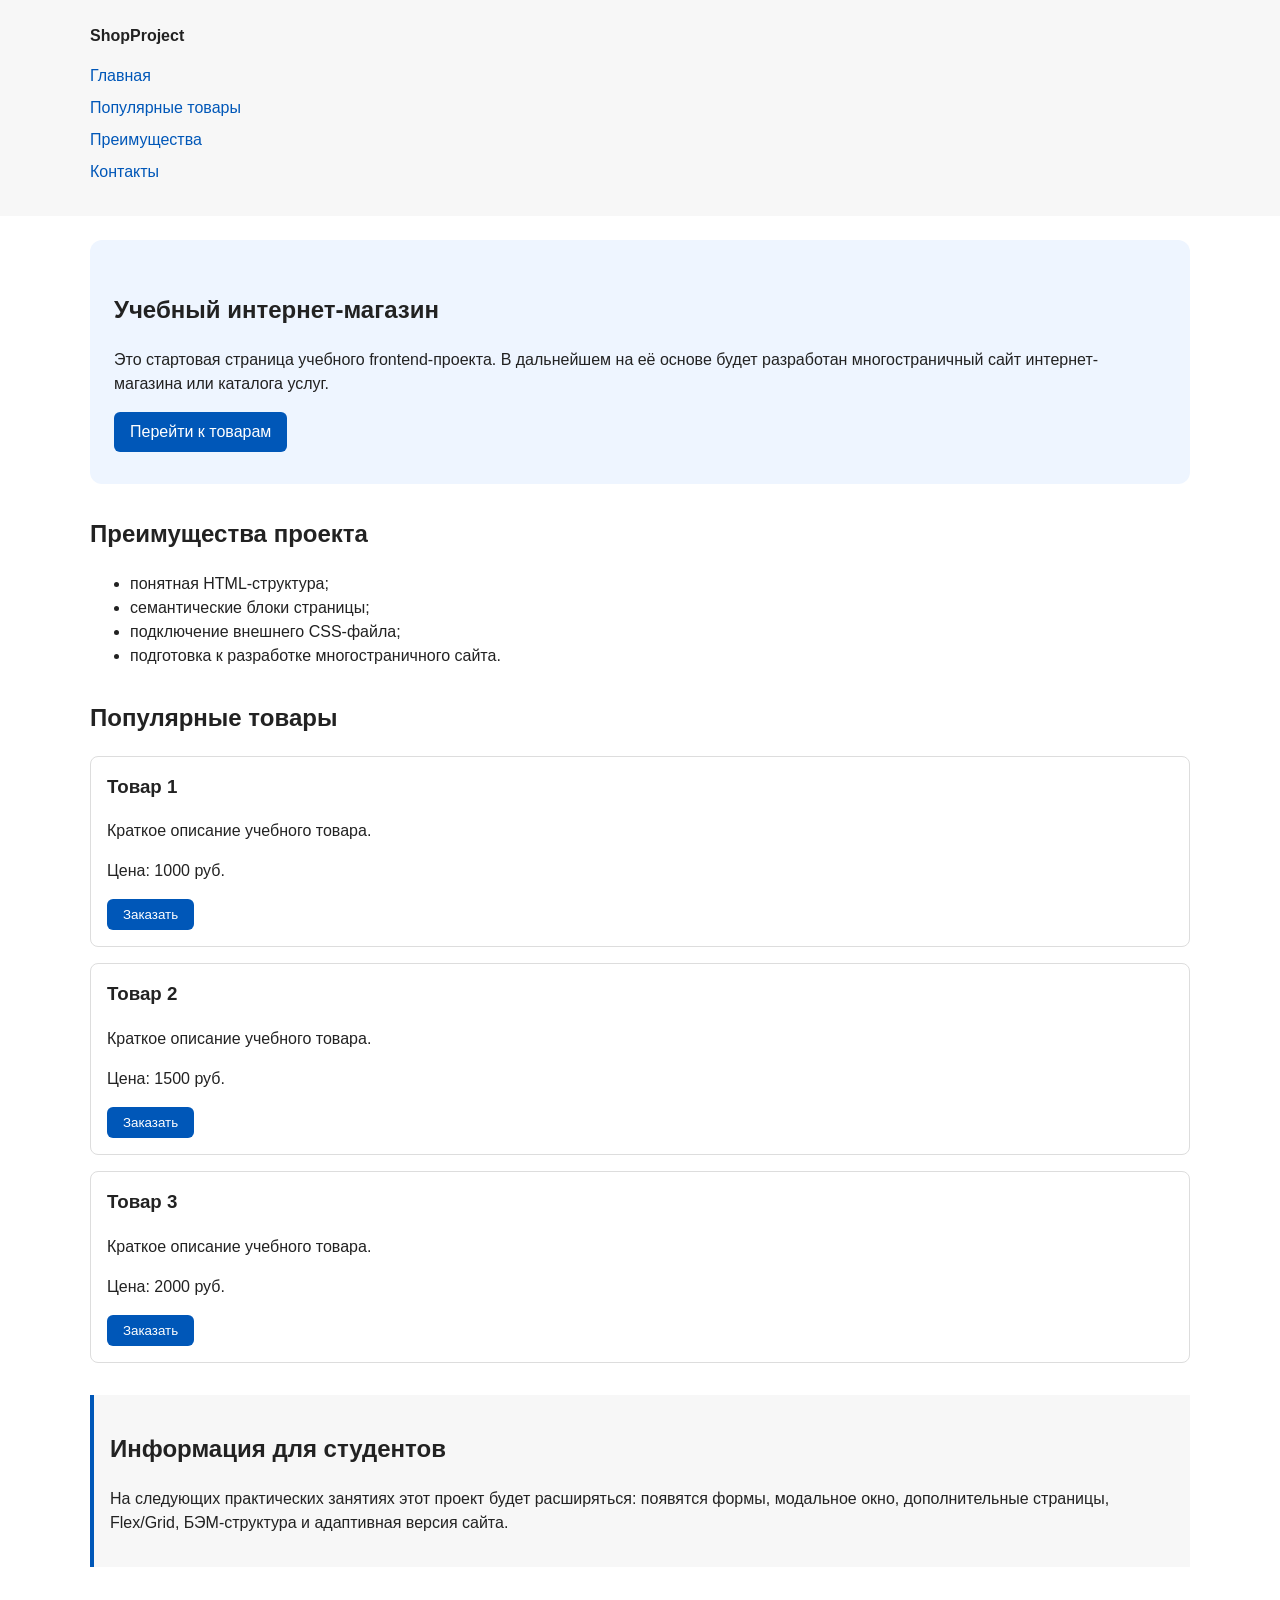
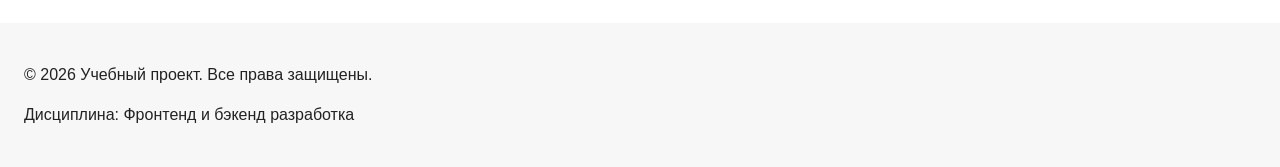
==== index.html @ 0257b234 "," ====
<!DOCTYPE html>
<html lang="ru">
<head>
  <meta charset="UTF-8">
  <meta name="viewport" content="width=device-width, initial-scale=1.0">
  <title>Учебный интернет-магазин</title>
  <link rel="stylesheet" href="css/style.css">
  <script src="js/main.js" defer></script>
</head>
<body>
  <header>
    <div class="site-header">
      <a class="site-logo" href="index.html">ShopProject</a>
      <nav class="site-nav" aria-label="Основная навигация">
        <ul class="site-nav__list">
          <li><a href="index.html">Главная</a></li>
          <li><a href="#popular">Популярные товары</a></li>
          <li><a href="#advantages">Преимущества</a></li>
          <li><a href="#contacts">Контакты</a></li>
        </ul>
      </nav>
    </div>
  </header>
  <main>
    <section class="hero">
      <h1>Учебный интернет-магазин</h1>
      <p>
        Это стартовая страница учебного frontend-проекта.
        В дальнейшем на её основе будет разработан многостраничный сайт
        интернет-магазина или каталога услуг.
      </p>
      <a class="button" href="#popular">Перейти к товарам</a>
    </section>
    <section class="section" id="advantages">
      <h2>Преимущества проекта</h2>
      <ul class="advantages-list">
        <li>понятная HTML-структура;</li>
        <li>семантические блоки страницы;</li>
        <li>подключение внешнего CSS-файла;</li>
        <li>подготовка к разработке многостраничного сайта.</li>
      </ul>
    </section>
    <section class="section" id="popular">
      <h2>Популярные товары</h2>
      <article class="product-card">
        <h3>Товар 1</h3>
        <p>Краткое описание учебного товара.</p>
        <p>Цена: 1000 руб.</p>
        <button class="button product-card__button" type="button" data-product="Товар 1">
          Заказать
        </button>
      </article>
      <article class="product-card">
        <h3>Товар 2</h3>
        <p>Краткое описание учебного товара.</p>
        <p>Цена: 1500 руб.</p>
        <button class="button product-card__button" type="button" data-product="Товар 2">
          Заказать
        </button>
      </article>
      <article class="product-card">
        <h3>Товар 3</h3>
        <p>Краткое описание учебного товара.</p>
        <p>Цена: 2000 руб.</p>
        <button class="button product-card__button" type="button" data-product="Товар 3">
          Заказать
        </button>
      </article>
    </section>
    <aside class="aside-info">
      <h2>Информация для студентов</h2>
      <p>
        На следующих практических занятиях этот проект будет расширяться:
        появятся формы, модальное окно, дополнительные страницы, Flex/Grid,
        БЭМ-структура и адаптивная версия сайта.
      </p>
    </aside>
  </main>
  <footer id="contacts">
    <p>&copy; 2026 Учебный проект. Все права защищены.</p>
    <p>Дисциплина: Фронтенд и бэкенд разработка</p>
  </footer>
  <dialog class="order-dialog" id="order-dialog" aria-labelledby="order-dialog-title">
    <h2 id="order-dialog-title">Оформление заявки</h2>
    <form class="order-form" id="order-form" action="#" method="post" novalidate>
      <input id="selected-product" name="selected-product" type="hidden">
      <div class="form-field">
        <label for="order-name">Имя</label>
        <input
          id="order-name"
          name="name"
          type="text"
          placeholder="Введите ваше имя"
          minlength="2"
          autocomplete="given-name"
          required
        >
      </div>
      <div class="form-field">
        <label for="order-email">E-mail</label>
        <input
          id="order-email"
          name="email"
          type="email"
          placeholder="example@mail.ru"
          autocomplete="email"
          required
        >
      </div>
      <div class="form-field">
        <label for="order-phone">Телефон</label>
        <input
          id="order-phone"
          name="phone"
          type="tel"
          inputmode="tel"
          placeholder="+7 (900) 000-00-00"
          pattern="^\+7 \(\d{3}\) \d{3}-\d{2}-\d{2}$"
          required
        >
        <small>Формат: +7 (900) 000-00-00</small>
      </div>
      <div class="form-field">
        <label for="order-date">Дата связи</label>
        <input
          id="order-date"
          name="date"
          type="date"
        >
      </div>
      <div class="form-field">
        <label for="order-topic">Тема заявки</label>
        <select id="order-topic" name="topic" required>
          <option value="">Выберите тему</option>
          <option value="product">Заказ товара</option>
          <option value="consultation">Консультация</option>
          <option value="delivery">Доставка</option>
        </select>
      </div>
      <div class="form-field">
        <label for="order-comment">Комментарий</label>
        <textarea
          id="order-comment"
          name="comment"
          rows="4"
          placeholder="Укажите дополнительную информацию"
        ></textarea>
      </div>
      <div class="form-field form-field--checkbox">
        <label>
          <input
            id="order-agreement"
            name="agreement"
            type="checkbox"
            required
          >
          Я согласен на обработку данных
        </label>
      </div>
      <div class="form-actions">
        <button type="button" id="close-order-dialog">Закрыть</button>
        <button type="submit">Отправить заявку</button>
      </div>
    </form>
  </dialog>
  <p class="success-message" id="success-message" hidden>
    Форма успешно отправлена!
  </p>
</body>
</html>
---- css/style.css ----
/* ===============================
   1. Переменные проекта
   =============================== */
:root {
  /* Основные цвета проекта */
  --color-bg: #ffffff;
  --color-text: #222222;
  --color-muted: #666666;
  --color-primary: #0057b8;
  --color-primary-dark: #003f86;
  --color-border: #dddddd;
  --color-surface: #f7f7f7;
  --color-surface-accent: #eef5ff;
  --color-danger: #b00020;
  --color-success: #168a2f;
  --color-success-bg: #eefaf0;
  --color-white: #ffffff;
  /* Отступы */
  --space-xs: 4px;
  --space-sm: 8px;
  --space-md: 16px;
  --space-lg: 24px;
  --space-xl: 32px;
  /* Скругления */
  --radius-sm: 6px;
  --radius-md: 8px;
  --radius-lg: 12px;
  /* Размеры */
  --container-width: 1100px;
}

/* ===============================
   2. Базовые стили
   =============================== */
* {
  box-sizing: border-box;
}
body {
  margin: 0;
  font-family: Arial, sans-serif;
  line-height: 1.5;
  color: var(--color-text);
  background-color: var(--color-bg);
}
header,
main,
footer {
  padding: var(--space-lg);
}
header {
  background-color: var(--color-surface);
}
footer {
  background-color: var(--color-surface);
}

/* ===============================
   3. Общие элементы интерфейса
   =============================== */
a {
  color: var(--color-primary);
  text-decoration: none;
}
a:hover {
  color: var(--color-primary-dark);
}
a:focus-visible {
  outline: 2px solid var(--color-primary);
  outline-offset: 3px;
}
.site-header {
  max-width: var(--container-width);
  margin: 0 auto;
}
.site-logo {
  font-weight: bold;
  text-decoration: none;
  color: var(--color-text);
}
.site-nav__list {
  padding: 0;
  margin: var(--space-md) 0 0;
  list-style: none;
}
.site-nav__list li {
  margin-bottom: var(--space-sm);
}
.site-nav__list a {
  color: var(--color-primary);
}
.site-nav__list a:hover {
  color: var(--color-primary-dark);
  text-decoration: underline;
}

/* ===============================
   4. Компоненты страницы
   =============================== */
.hero {
  max-width: var(--container-width);
  margin: 0 auto var(--space-xl);
  padding: var(--space-xl) var(--space-lg);
  background-color: var(--color-surface-accent);
  border-radius: var(--radius-lg);
}
.section {
  max-width: var(--container-width);
  margin: 0 auto var(--space-xl);
}
.section h2 {
  margin-top: 0;
}
.product-card {
  margin-bottom: var(--space-md);
  padding: var(--space-md);
  border: 1px solid var(--color-border);
  border-radius: var(--radius-md);
  background-color: var(--color-bg);
}
.product-card:hover {
  border-color: var(--color-primary);
}
.product-card h3 {
  margin-top: 0;
}
.button {
  display: inline-block;
  padding: var(--space-sm) var(--space-md);
  color: var(--color-white);
  background-color: var(--color-primary);
  text-decoration: none;
  border: none;
  border-radius: var(--radius-sm);
  cursor: pointer;
}
.button:hover {
  background-color: var(--color-primary-dark);
}
.button:focus-visible {
  outline: 2px solid var(--color-primary);
  outline-offset: 3px;
}
.button:disabled {
  opacity: 0.6;
  cursor: not-allowed;
}
.aside-info {
  max-width: var(--container-width);
  margin: 0 auto var(--space-xl);
  padding: var(--space-md);
  border-left: 4px solid var(--color-primary);
  background-color: var(--color-surface);
}

/* ===============================
   5. Форма и модальное окно
   =============================== */
.order-dialog {
  width: min(100% - 32px, 560px);
  padding: var(--space-lg);
  border: none;
  border-radius: var(--radius-lg);
}
.order-dialog::backdrop {
  background-color: rgba(0, 0, 0, 0.5);
}
.form-field {
  margin-bottom: var(--space-md);
}
.form-field label {
  display: block;
  margin-bottom: var(--space-xs);
}
.form-field input,
.form-field select,
.form-field textarea {
  width: 100%;
  padding: 10px 12px;
  border: 1px solid var(--color-border);
  border-radius: var(--radius-sm);
  font: inherit;
}
.form-field input[type="checkbox"] {
  width: auto;
}
.form-field small {
  display: block;
  margin-top: var(--space-xs);
  color: var(--color-muted);
}
.form-field input:hover,
.form-field select:hover,
.form-field textarea:hover {
  border-color: var(--color-primary);
}
.form-field input:focus-visible,
.form-field select:focus-visible,
.form-field textarea:focus-visible,
.form-actions button:focus-visible {
  outline: 2px solid var(--color-primary);
  outline-offset: 3px;
}
[aria-invalid="true"] {
  border-color: var(--color-danger);
}
.form-actions {
  display: flex;
  gap: 12px;
  margin-top: var(--space-lg);
}
.success-message {
  max-width: var(--container-width);
  margin: var(--space-lg) auto;
  padding: var(--space-md);
  border-left: 4px solid var(--color-success);
  background-color: var(--color-success-bg);
}
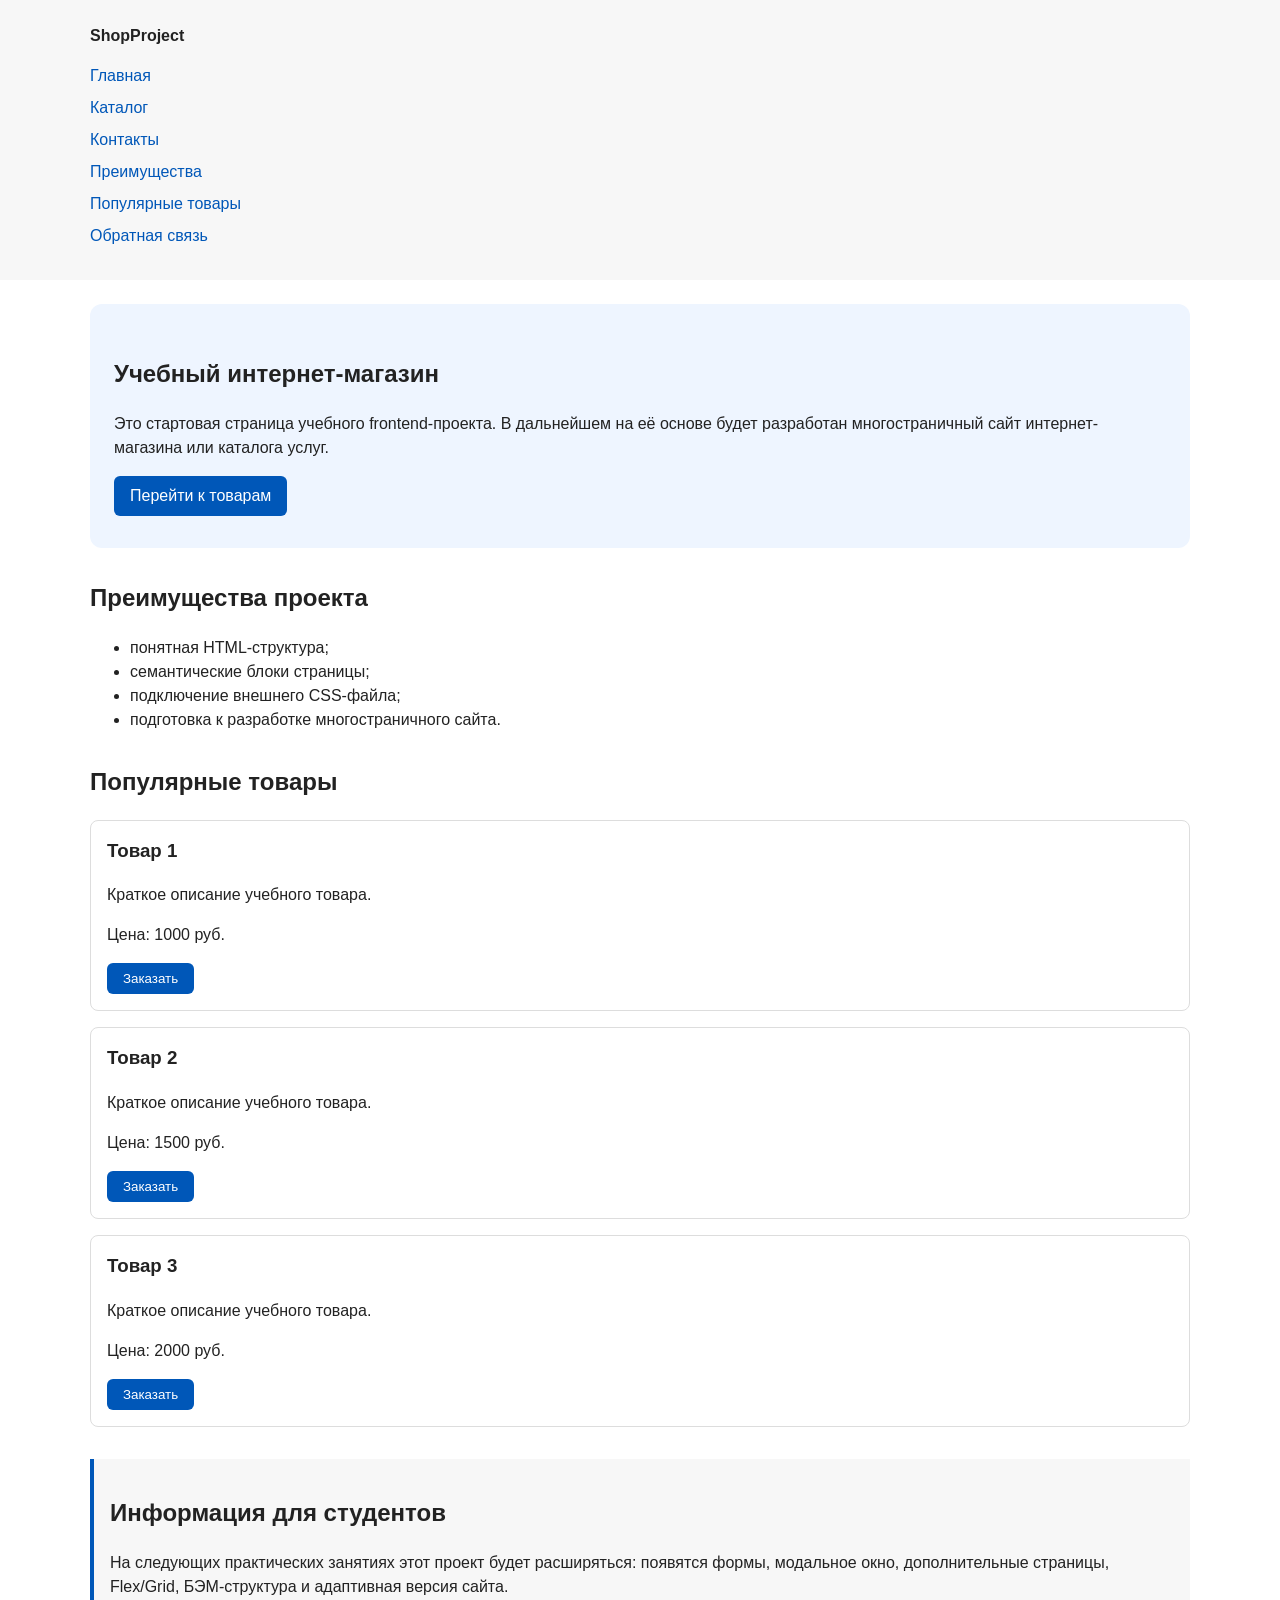
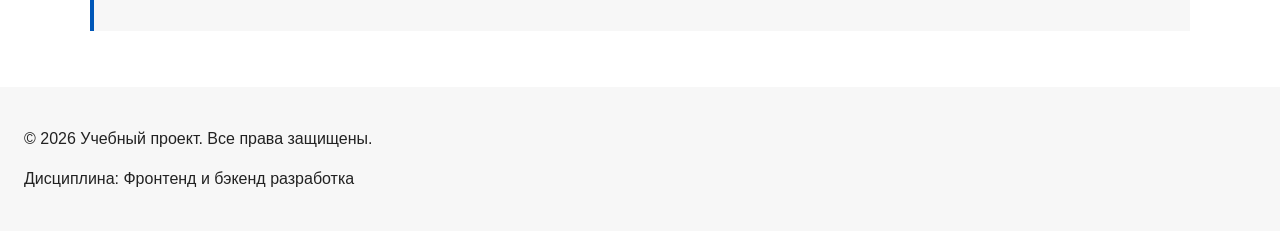
==== commit 1b4f7528: "feat: add multi-page structure navigation and anchors" ====
--- a/index.html
+++ b/index.html
@@ -1,6 +1,12 @@
 <!DOCTYPE html>
 <html lang="ru">
 <head>
+  <meta property="og:type" content="website">
+  <meta property="og:title" content="Учебный интернет-магазин">
+  <meta property="og:description" content="Учебный frontend-проект интернет-магазина.">
+  <meta property="og:image" content="https://SpitzV2.github.io/kr1-html-css-shop/images/preview.jpg">
+
+
   <meta charset="UTF-8">
   <meta name="viewport" content="width=device-width, initial-scale=1.0">
   <title>Учебный интернет-магазин</title>
@@ -14,9 +20,11 @@
       <nav class="site-nav" aria-label="Основная навигация">
         <ul class="site-nav__list">
           <li><a href="index.html">Главная</a></li>
-          <li><a href="#popular">Популярные товары</a></li>
-          <li><a href="#advantages">Преимущества</a></li>
-          <li><a href="#contacts">Контакты</a></li>
+          <li><a href="catalog.html">Каталог</a></li>
+          <li><a href="contacts.html">Контакты</a></li>
+          <li><a href="index.html#advantages">Преимущества</a></li>
+          <li><a href="index.html#popular">Популярные товары</a></li>
+          <li><a href="index.html#contacts">Обратная связь</a></li>
         </ul>
       </nav>
     </div>
--- a/css/style.css
+++ b/css/style.css
@@ -215,3 +215,28 @@
   border-left: 4px solid var(--color-success);
   background-color: var(--color-success-bg);
 }
+
+.breadcrumbs {
+  max-width: var(--container-width);
+  margin: 0 auto var(--space-md);
+  font-size: 14px;
+  color: var(--color-muted);
+}
+
+.breadcrumbs a {
+  color: var(--color-primary);
+}
+
+.breadcrumbs span::before {
+  content: " / ";
+  color: var(--color-muted);
+}
+
+html {
+  scroll-behavior: smooth;
+}
+
+:target {
+  outline: 2px dashed var(--color-primary);
+  outline-offset: 4px;
+}
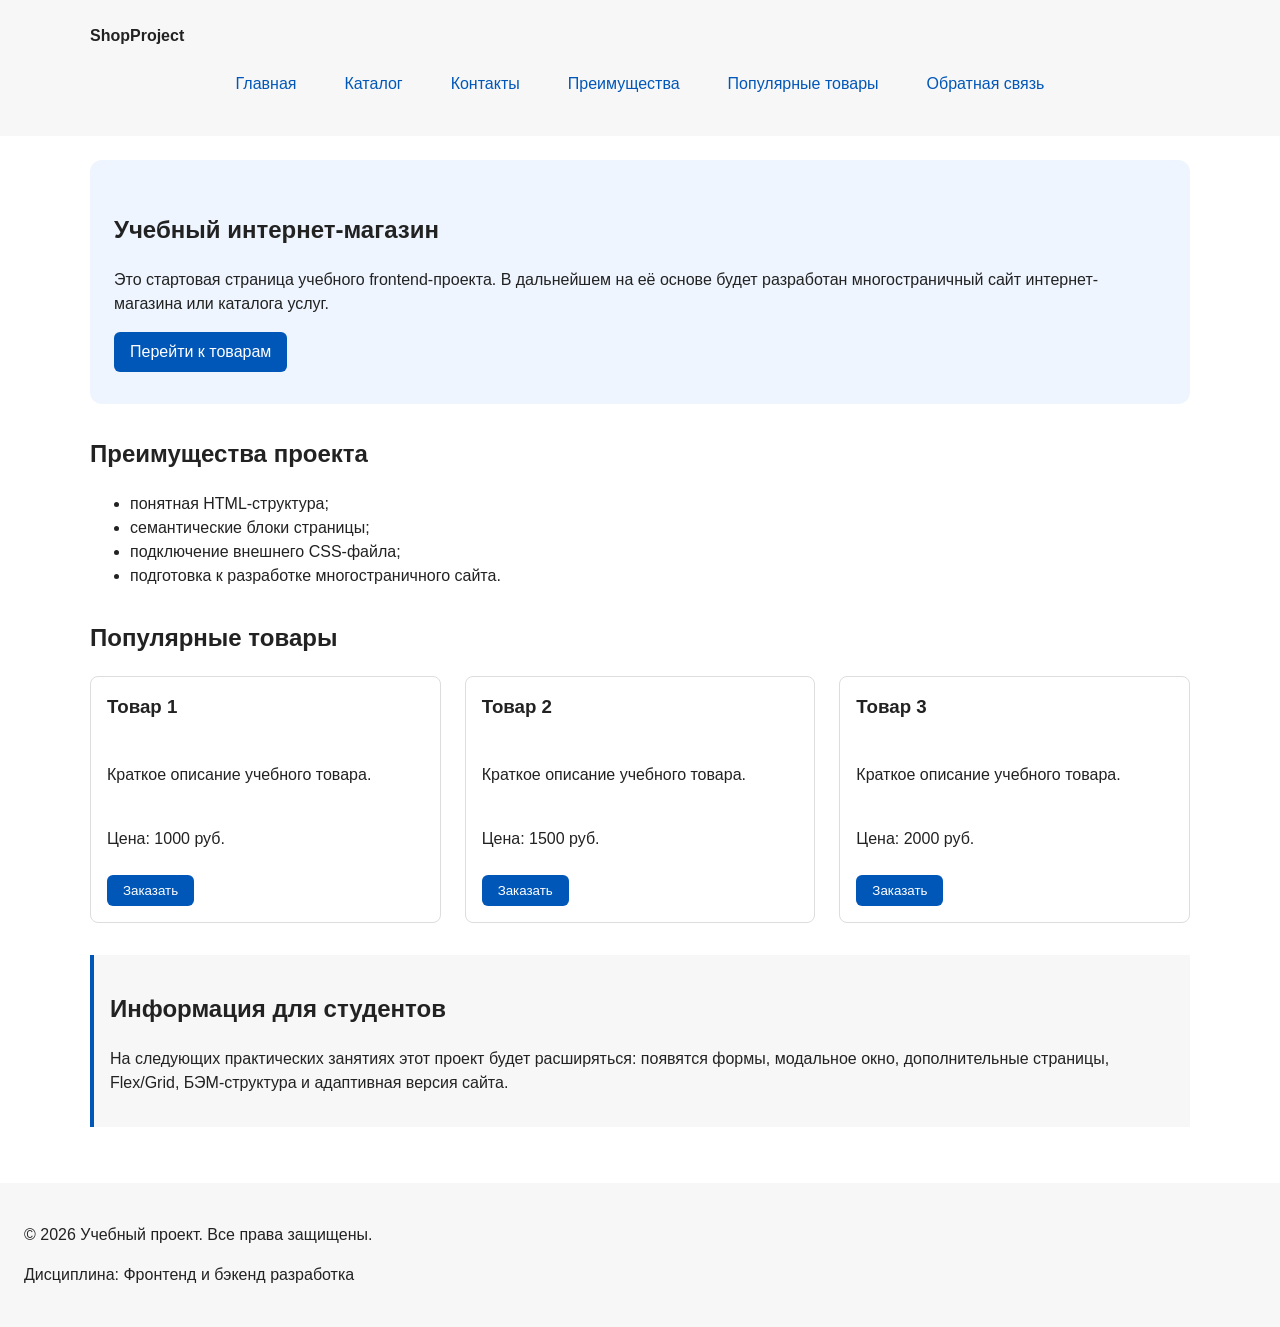
==== commit 0c5ccf15: "feat: add flex navigation and grid catalog layout" ====
--- a/index.html
+++ b/index.html
@@ -50,31 +50,37 @@
     </section>
     <section class="section" id="popular">
       <h2>Популярные товары</h2>
-      <article class="product-card">
-        <h3>Товар 1</h3>
-        <p>Краткое описание учебного товара.</p>
-        <p>Цена: 1000 руб.</p>
-        <button class="button product-card__button" type="button" data-product="Товар 1">
-          Заказать
-        </button>
-      </article>
-      <article class="product-card">
-        <h3>Товар 2</h3>
-        <p>Краткое описание учебного товара.</p>
-        <p>Цена: 1500 руб.</p>
-        <button class="button product-card__button" type="button" data-product="Товар 2">
-          Заказать
-        </button>
-      </article>
-      <article class="product-card">
-        <h3>Товар 3</h3>
-        <p>Краткое описание учебного товара.</p>
-        <p>Цена: 2000 руб.</p>
-        <button class="button product-card__button" type="button" data-product="Товар 3">
-          Заказать
-        </button>
-      </article>
+
+      <div class="products-grid">
+        <article class="product-card">
+          <h3>Товар 1</h3>
+          <p>Краткое описание учебного товара.</p>
+          <p>Цена: 1000 руб.</p>
+          <button class="button product-card__button" type="button" data-product="Товар 1">
+            Заказать
+          </button>
+        </article>
+
+        <article class="product-card">
+          <h3>Товар 2</h3>
+          <p>Краткое описание учебного товара.</p>
+          <p>Цена: 1500 руб.</p>
+          <button class="button product-card__button" type="button" data-product="Товар 2">
+            Заказать
+          </button>
+        </article>
+
+        <article class="product-card">
+          <h3>Товар 3</h3>
+          <p>Краткое описание учебного товара.</p>
+          <p>Цена: 2000 руб.</p>
+          <button class="button product-card__button" type="button" data-product="Товар 3">
+            Заказать
+          </button>
+        </article>
+      </div>
     </section>
+
     <aside class="aside-info">
       <h2>Информация для студентов</h2>
       <p>
--- a/css/style.css
+++ b/css/style.css
@@ -78,20 +78,32 @@
   color: var(--color-text);
 }
 .site-nav__list {
+  display: flex;
+  flex-wrap: wrap;
+  justify-content: center;
+  align-items: center;
+  gap: var(--space-md);
   padding: 0;
   margin: var(--space-md) 0 0;
   list-style: none;
 }
+
 .site-nav__list li {
   margin-bottom: var(--space-sm);
 }
 .site-nav__list a {
+  display: inline-block;
+  padding: var(--space-sm) var(--space-md);
   color: var(--color-primary);
-}
+  text-decoration: none;
+  border-radius: var(--radius-sm);
+}
+
 .site-nav__list a:hover {
-  color: var(--color-primary-dark);
-  text-decoration: underline;
-}
+  color: var(--color-white);
+  background-color: var(--color-primary);
+}
+
 
 /* ===============================
    4. Компоненты страницы
@@ -111,12 +123,21 @@
   margin-top: 0;
 }
 .product-card {
-  margin-bottom: var(--space-md);
+  display: flex;
+  flex-direction: column;
+  gap: var(--space-sm);
+  margin-bottom: 0;
   padding: var(--space-md);
   border: 1px solid var(--color-border);
   border-radius: var(--radius-md);
   background-color: var(--color-bg);
 }
+
+.product-card .button {
+  margin-top: auto;
+  align-self: flex-start;
+}
+
 .product-card:hover {
   border-color: var(--color-primary);
 }
@@ -240,3 +261,59 @@
   outline: 2px dashed var(--color-primary);
   outline-offset: 4px;
 }
+
+.products-grid {
+  display: grid;
+  grid-template-columns: repeat(3, 1fr);
+  gap: var(--space-lg);
+}
+
+.catalog-layout {
+  max-width: var(--container-width);
+  margin: 0 auto var(--space-xl);
+  display: grid;
+  grid-template-columns: 260px 1fr;
+  grid-template-areas: "filters products";
+  gap: var(--space-lg);
+}
+
+.catalog-filters {
+  grid-area: filters;
+  padding: var(--space-md);
+  border: 1px solid var(--color-border);
+  border-radius: var(--radius-md);
+  background-color: var(--color-surface);
+}
+
+.catalog-products {
+  grid-area: products;
+}
+
+.filters-form {
+  display: grid;
+  gap: var(--space-md);
+}
+
+.filters-form fieldset {
+  margin: 0;
+  padding: var(--space-md);
+  border: 1px solid var(--color-border);
+  border-radius: var(--radius-sm);
+}
+
+.filters-form legend {
+  font-weight: 700;
+}
+
+.filters-form label {
+  display: block;
+  margin-bottom: var(--space-sm);
+}
+
+.filters-form input[type="number"] {
+  width: 100%;
+  padding: 8px 10px;
+  border: 1px solid var(--color-border);
+  border-radius: var(--radius-sm);
+  font: inherit;
+}
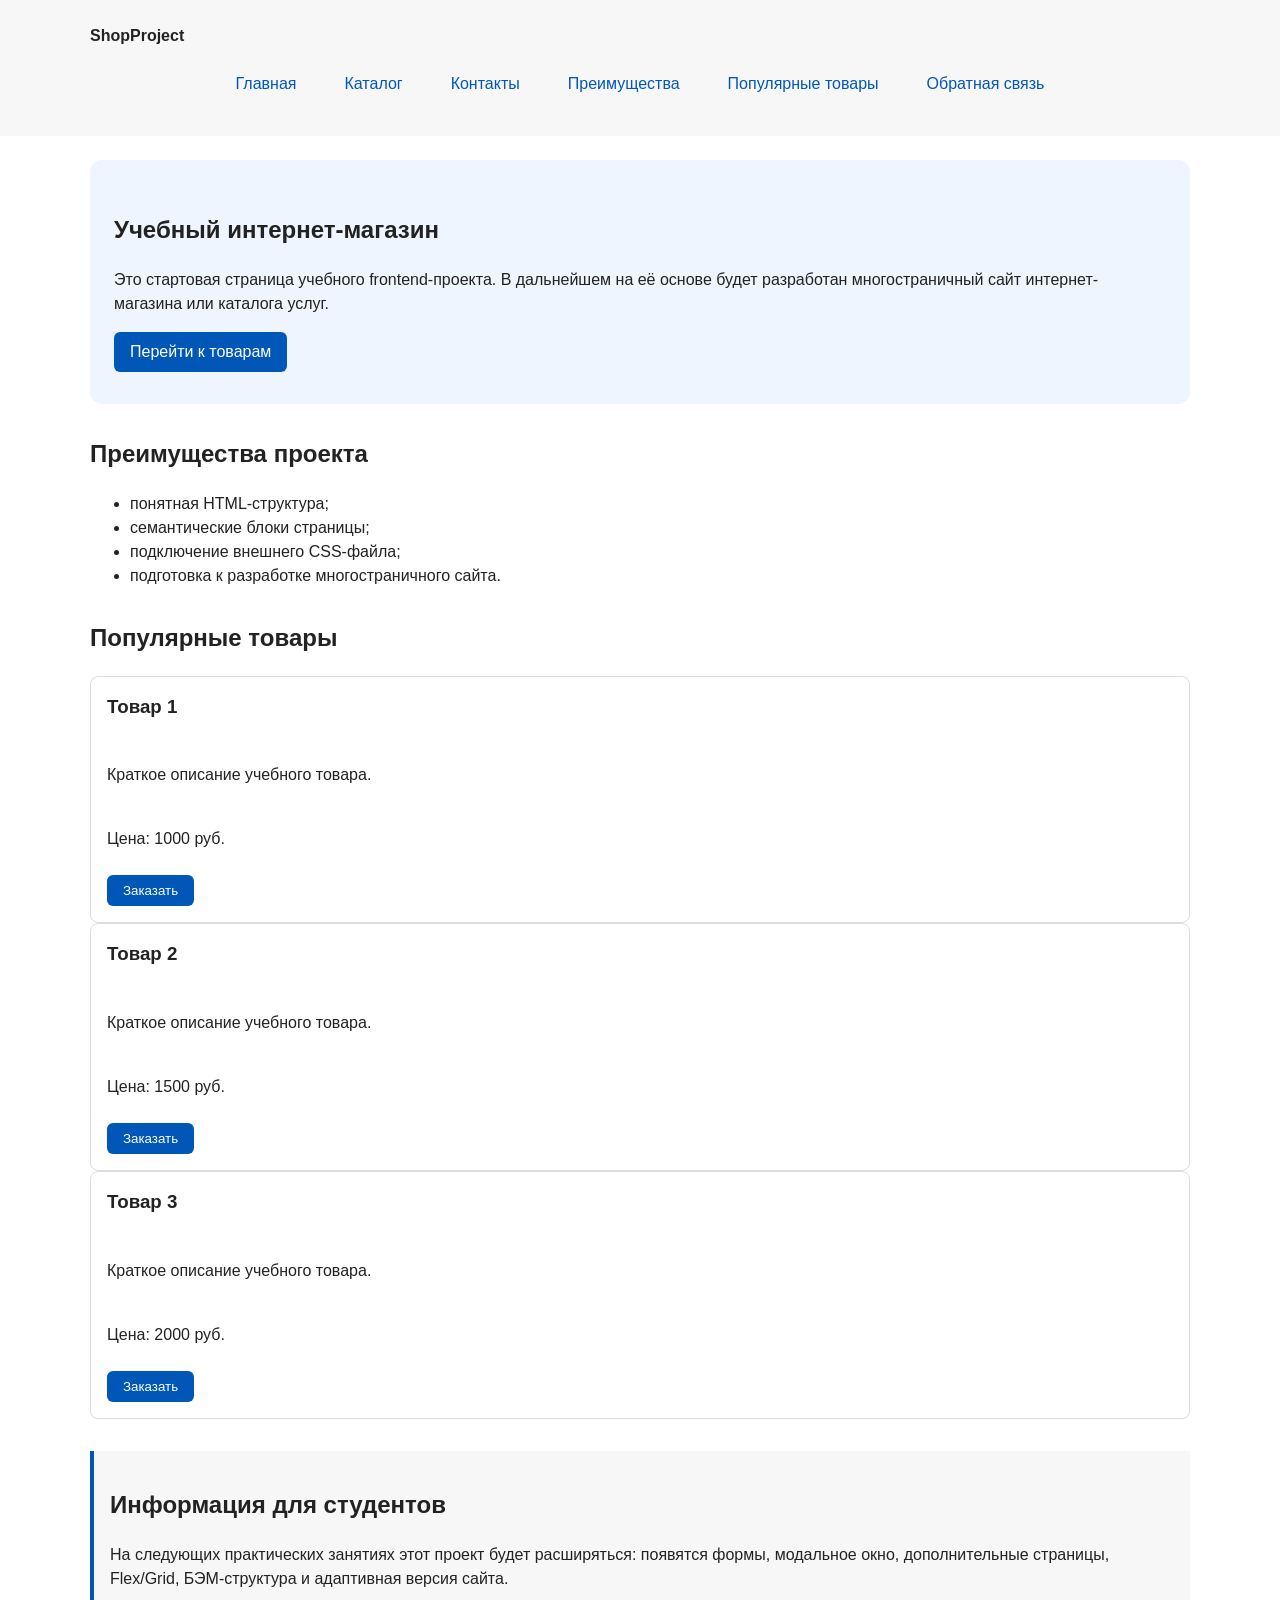
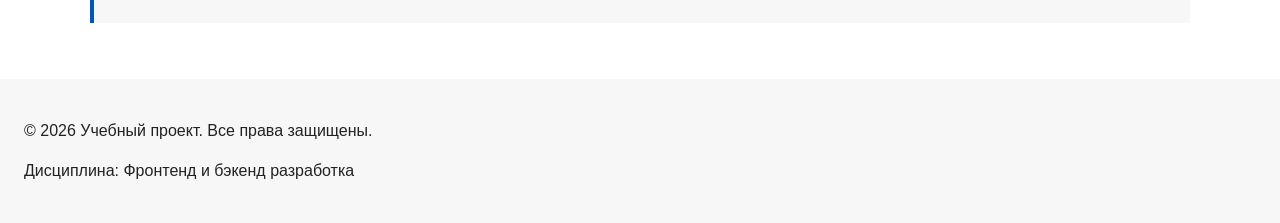
==== commit f742935b: "feat: add multi-page structure navigation and anchors" ====
--- a/index.html
+++ b/index.html
@@ -5,7 +5,6 @@
   <meta property="og:title" content="Учебный интернет-магазин">
   <meta property="og:description" content="Учебный frontend-проект интернет-магазина.">
   <meta property="og:image" content="https://SpitzV2.github.io/kr1-html-css-shop/images/preview.jpg">
-
 
   <meta charset="UTF-8">
   <meta name="viewport" content="width=device-width, initial-scale=1.0">
@@ -27,6 +26,7 @@
           <li><a href="index.html#contacts">Обратная связь</a></li>
         </ul>
       </nav>
+
     </div>
   </header>
   <main>
@@ -50,37 +50,31 @@
     </section>
     <section class="section" id="popular">
       <h2>Популярные товары</h2>
-
-      <div class="products-grid">
-        <article class="product-card">
-          <h3>Товар 1</h3>
-          <p>Краткое описание учебного товара.</p>
-          <p>Цена: 1000 руб.</p>
-          <button class="button product-card__button" type="button" data-product="Товар 1">
-            Заказать
-          </button>
-        </article>
-
-        <article class="product-card">
-          <h3>Товар 2</h3>
-          <p>Краткое описание учебного товара.</p>
-          <p>Цена: 1500 руб.</p>
-          <button class="button product-card__button" type="button" data-product="Товар 2">
-            Заказать
-          </button>
-        </article>
-
-        <article class="product-card">
-          <h3>Товар 3</h3>
-          <p>Краткое описание учебного товара.</p>
-          <p>Цена: 2000 руб.</p>
-          <button class="button product-card__button" type="button" data-product="Товар 3">
-            Заказать
-          </button>
-        </article>
-      </div>
+      <article class="product-card">
+        <h3>Товар 1</h3>
+        <p>Краткое описание учебного товара.</p>
+        <p>Цена: 1000 руб.</p>
+        <button class="button product-card__button" type="button" data-product="Товар 1">
+          Заказать
+        </button>
+      </article>
+      <article class="product-card">
+        <h3>Товар 2</h3>
+        <p>Краткое описание учебного товара.</p>
+        <p>Цена: 1500 руб.</p>
+        <button class="button product-card__button" type="button" data-product="Товар 2">
+          Заказать
+        </button>
+      </article>
+      <article class="product-card">
+        <h3>Товар 3</h3>
+        <p>Краткое описание учебного товара.</p>
+        <p>Цена: 2000 руб.</p>
+        <button class="button product-card__button" type="button" data-product="Товар 3">
+          Заказать
+        </button>
+      </article>
     </section>
-
     <aside class="aside-info">
       <h2>Информация для студентов</h2>
       <p>
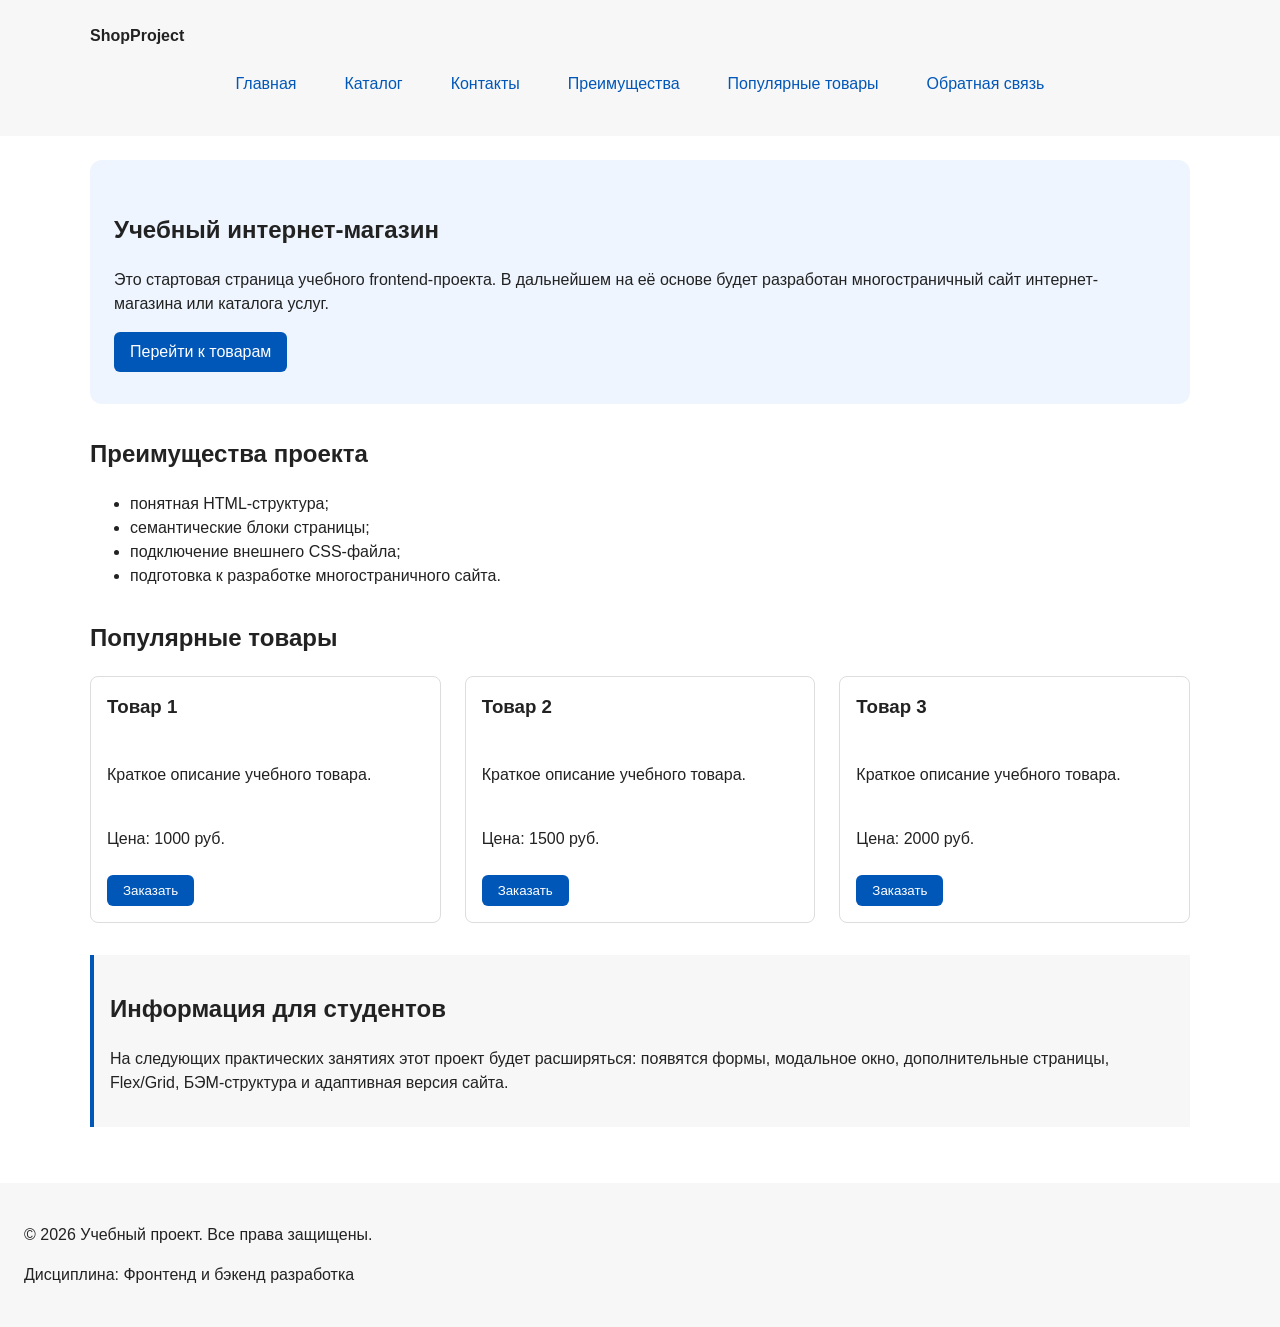
==== commit e069a62e: "feat: add flex navigation and grid catalog layout" ====
--- a/index.html
+++ b/index.html
@@ -5,6 +5,7 @@
   <meta property="og:title" content="Учебный интернет-магазин">
   <meta property="og:description" content="Учебный frontend-проект интернет-магазина.">
   <meta property="og:image" content="https://SpitzV2.github.io/kr1-html-css-shop/images/preview.jpg">
+
 
   <meta charset="UTF-8">
   <meta name="viewport" content="width=device-width, initial-scale=1.0">
@@ -26,7 +27,6 @@
           <li><a href="index.html#contacts">Обратная связь</a></li>
         </ul>
       </nav>
-
     </div>
   </header>
   <main>
@@ -50,31 +50,38 @@
     </section>
     <section class="section" id="popular">
       <h2>Популярные товары</h2>
-      <article class="product-card">
-        <h3>Товар 1</h3>
-        <p>Краткое описание учебного товара.</p>
-        <p>Цена: 1000 руб.</p>
-        <button class="button product-card__button" type="button" data-product="Товар 1">
-          Заказать
-        </button>
-      </article>
-      <article class="product-card">
-        <h3>Товар 2</h3>
-        <p>Краткое описание учебного товара.</p>
-        <p>Цена: 1500 руб.</p>
-        <button class="button product-card__button" type="button" data-product="Товар 2">
-          Заказать
-        </button>
-      </article>
-      <article class="product-card">
-        <h3>Товар 3</h3>
-        <p>Краткое описание учебного товара.</p>
-        <p>Цена: 2000 руб.</p>
-        <button class="button product-card__button" type="button" data-product="Товар 3">
-          Заказать
-        </button>
-      </article>
+
+      <div class="products-grid">
+        <article class="product-card">
+          <h3>Товар 1</h3>
+          <p>Краткое описание учебного товара.</p>
+          <p>Цена: 1000 руб.</p>
+          <button class="button product-card__button" type="button" data-product="Товар 1">
+            Заказать
+          </button>
+        </article>
+
+        <article class="product-card">
+          <h3>Товар 2</h3>
+          <p>Краткое описание учебного товара.</p>
+          <p>Цена: 1500 руб.</p>
+          <button class="button product-card__button" type="button" data-product="Товар 2">
+            Заказать
+          </button>
+        </article>
+
+        <article class="product-card">
+          <h3>Товар 3</h3>
+          <p>Краткое описание учебного товара.</p>
+          <p>Цена: 2000 руб.</p>
+          <button class="button product-card__button" type="button" data-product="Товар 3">
+            Заказать
+          </button>
+        </article>
+      </div>
     </section>
+
+
     <aside class="aside-info">
       <h2>Информация для студентов</h2>
       <p>
--- a/css/style.css
+++ b/css/style.css
@@ -88,6 +88,7 @@
   list-style: none;
 }
 
+
 .site-nav__list li {
   margin-bottom: var(--space-sm);
 }
@@ -99,10 +100,12 @@
   border-radius: var(--radius-sm);
 }
 
+
 .site-nav__list a:hover {
   color: var(--color-white);
   background-color: var(--color-primary);
 }
+
 
 
 /* ===============================
@@ -122,6 +125,13 @@
 .section h2 {
   margin-top: 0;
 }
+
+.products-grid {
+  display: grid;
+  grid-template-columns: repeat(3, 1fr);
+  gap: var(--space-lg);
+}
+
 .product-card {
   display: flex;
   flex-direction: column;
@@ -137,6 +147,7 @@
   margin-top: auto;
   align-self: flex-start;
 }
+
 
 .product-card:hover {
   border-color: var(--color-primary);
@@ -317,3 +328,4 @@
   border-radius: var(--radius-sm);
   font: inherit;
 }
+
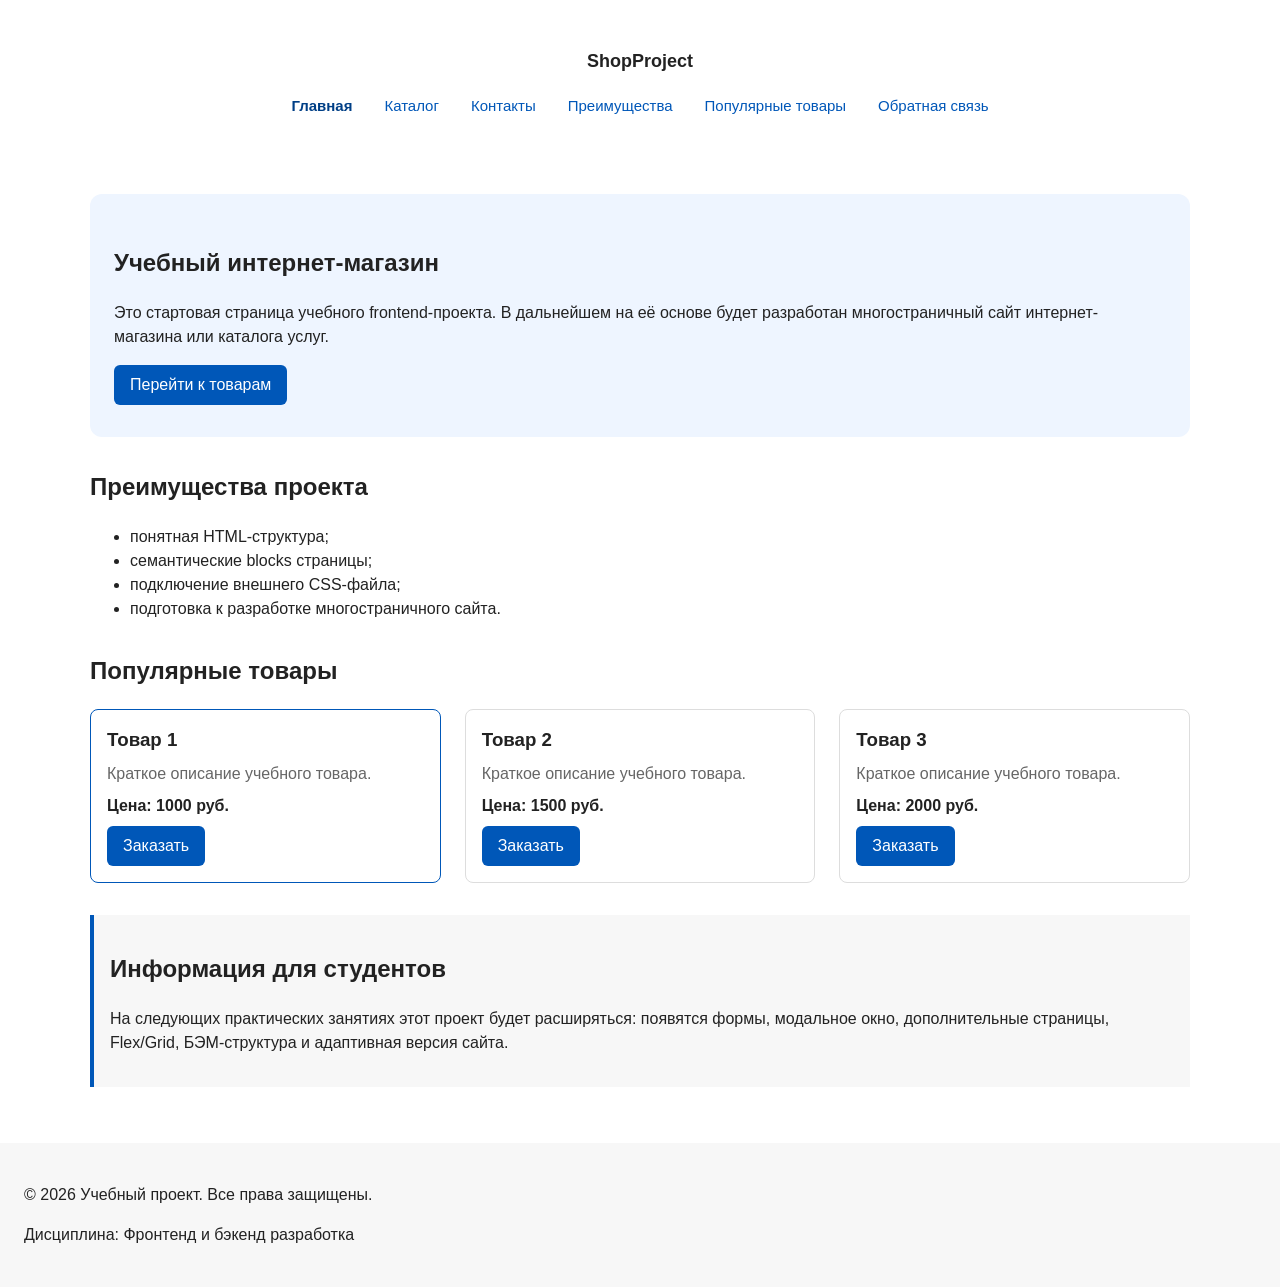
==== commit 417f2931: "refactor: apply BEM naming to CSS classes" ====
--- a/index.html
+++ b/index.html
@@ -1,185 +1,122 @@
 <!DOCTYPE html>
 <html lang="ru">
 <head>
-  <meta property="og:type" content="website">
-  <meta property="og:title" content="Учебный интернет-магазин">
-  <meta property="og:description" content="Учебный frontend-проект интернет-магазина.">
-  <meta property="og:image" content="https://SpitzV2.github.io/kr1-html-css-shop/images/preview.jpg">
-
-
   <meta charset="UTF-8">
   <meta name="viewport" content="width=device-width, initial-scale=1.0">
   <title>Учебный интернет-магазин</title>
-  <link rel="stylesheet" href="css/style.css">
+  <link class="site-nav__link" rel="stylesheet" href="css/style.css">
   <script src="js/main.js" defer></script>
 </head>
 <body>
-  <header>
-    <div class="site-header">
-      <a class="site-logo" href="index.html">ShopProject</a>
-      <nav class="site-nav" aria-label="Основная навигация">
-        <ul class="site-nav__list">
-          <li><a href="index.html">Главная</a></li>
-          <li><a href="catalog.html">Каталог</a></li>
-          <li><a href="contacts.html">Контакты</a></li>
-          <li><a href="index.html#advantages">Преимущества</a></li>
-          <li><a href="index.html#popular">Популярные товары</a></li>
-          <li><a href="index.html#contacts">Обратная связь</a></li>
-        </ul>
-      </nav>
+<header class="site-header">
+  <div class="site-header__inner">
+    <a class="site-header__logo" href="index.html">ShopProject</a>
+    <nav class="site-nav" aria-label="Основная навигация">
+      <ul class="site-nav__list">
+        <li class="site-nav__item"><a class="site-nav__link site-nav__link--active" href="index.html">Главная</a></li>
+        <li class="site-nav__item"><a class="site-nav__link" href="catalog.html">Каталог</a></li>
+        <li class="site-nav__item"><a class="site-nav__link" href="contacts.html">Контакты</a></li>
+        <li class="site-nav__item"><a class="site-nav__link" href="index.html#advantages">Преимущества</a></li>
+        <li class="site-nav__item"><a class="site-nav__link" href="index.html#popular">Популярные товары</a></li>
+        <li class="site-nav__item"><a class="site-nav__link" href="contacts.html#feedback">Обратная связь</a></li>
+      </ul>
+    </nav>
+  </div>
+</header>
+
+<main>
+  <section class="hero">
+    <h1>Учебный интернет-магазин</h1>
+    <p>Это стартовая страница учебного frontend-проекта. В дальнейшем на её основе будет разработан многостраничный сайт интернет-магазина или каталога услуг.</p>
+    <a class="button button--primary" href="#popular">Перейти к товарам</a>
+  </section>
+
+  <section class="section" id="advantages">
+    <h2>Преимущества проекта</h2>
+    <ul class="advantages-list">
+      <li>понятная HTML-структура;</li>
+      <li>семантические blocks страницы;</li>
+      <li>подключение внешнего CSS-файла;</li>
+      <li>подготовка к разработке многостраничного сайта.</li>
+    </ul>
+  </section>
+
+  <section class="section" id="popular">
+    <h2>Популярные товары</h2>
+    <div class="products-grid">
+      <article class="product-card product-card--featured">
+        <h3 class="product-card__title">Товар 1</h3>
+        <p class="product-card__description">Краткое описание учебного товара.</p>
+        <p class="product-card__price">Цена: 1000 руб.</p>
+        <button class="button button--primary product-card__button" type="button" data-product="Товар 1">Заказать</button>
+      </article>
+
+      <article class="product-card">
+        <h3 class="product-card__title">Товар 2</h3>
+        <p class="product-card__description">Краткое описание учебного товара.</p>
+        <p class="product-card__price">Цена: 1500 руб.</p>
+        <button class="button button--primary product-card__button" type="button" data-product="Товар 2">Заказать</button>
+      </article>
+
+      <article class="product-card">
+        <h3 class="product-card__title">Товар 3</h3>
+        <p class="product-card__description">Краткое описание учебного товара.</p>
+        <p class="product-card__price">Цена: 2000 руб.</p>
+        <button class="button button--primary product-card__button" type="button" data-product="Товар 3">Заказать</button>
+      </article>
     </div>
-  </header>
-  <main>
-    <section class="hero">
-      <h1>Учебный интернет-магазин</h1>
-      <p>
-        Это стартовая страница учебного frontend-проекта.
-        В дальнейшем на её основе будет разработан многостраничный сайт
-        интернет-магазина или каталога услуг.
-      </p>
-      <a class="button" href="#popular">Перейти к товарам</a>
-    </section>
-    <section class="section" id="advantages">
-      <h2>Преимущества проекта</h2>
-      <ul class="advantages-list">
-        <li>понятная HTML-структура;</li>
-        <li>семантические блоки страницы;</li>
-        <li>подключение внешнего CSS-файла;</li>
-        <li>подготовка к разработке многостраничного сайта.</li>
-      </ul>
-    </section>
-    <section class="section" id="popular">
-      <h2>Популярные товары</h2>
+  </section>
 
-      <div class="products-grid">
-        <article class="product-card">
-          <h3>Товар 1</h3>
-          <p>Краткое описание учебного товара.</p>
-          <p>Цена: 1000 руб.</p>
-          <button class="button product-card__button" type="button" data-product="Товар 1">
-            Заказать
-          </button>
-        </article>
+  <aside class="aside-info">
+    <h2>Информация для студентов</h2>
+    <p>На следующих практических занятиях этот проект будет расширяться: появятся формы, модальное окно, дополнительные страницы, Flex/Grid, БЭМ-структура и адаптивная версия сайта.</p>
+  </aside>
+</main>
 
-        <article class="product-card">
-          <h3>Товар 2</h3>
-          <p>Краткое описание учебного товара.</p>
-          <p>Цена: 1500 руб.</p>
-          <button class="button product-card__button" type="button" data-product="Товар 2">
-            Заказать
-          </button>
-        </article>
+<footer>
+  <p>&copy; 2026 Учебный проект. Все права защищены.</p>
+  <p>Дисциплина: Фронтенд и бэкенд разработка</p>
+</footer>
 
-        <article class="product-card">
-          <h3>Товар 3</h3>
-          <p>Краткое описание учебного товара.</p>
-          <p>Цена: 2000 руб.</p>
-          <button class="button product-card__button" type="button" data-product="Товар 3">
-            Заказать
-          </button>
-        </article>
-      </div>
-    </section>
+<dialog class="order-dialog" id="order-dialog" aria-labelledby="order-dialog-title">
+  <h2 class="order-dialog__title" id="order-dialog-title">Оформление заявки</h2>
+  <form class="order-form" id="order-form" action="#" method="post" novalidate>
+    <input id="selected-product" name="selected-product" type="hidden">
 
+    <div class="order-form__field">
+      <label class="order-form__label" for="order-name">Имя</label>
+      <input class="order-form__input" id="order-name" name="name" type="text" placeholder="Введите ваше имя" minlength="2" required>
+    </div>
 
-    <aside class="aside-info">
-      <h2>Информация для студентов</h2>
-      <p>
-        На следующих практических занятиях этот проект будет расширяться:
-        появятся формы, модальное окно, дополнительные страницы, Flex/Grid,
-        БЭМ-структура и адаптивная версия сайта.
-      </p>
-    </aside>
-  </main>
-  <footer id="contacts">
-    <p>&copy; 2026 Учебный проект. Все права защищены.</p>
-    <p>Дисциплина: Фронтенд и бэкенд разработка</p>
-  </footer>
-  <dialog class="order-dialog" id="order-dialog" aria-labelledby="order-dialog-title">
-    <h2 id="order-dialog-title">Оформление заявки</h2>
-    <form class="order-form" id="order-form" action="#" method="post" novalidate>
-      <input id="selected-product" name="selected-product" type="hidden">
-      <div class="form-field">
-        <label for="order-name">Имя</label>
-        <input
-          id="order-name"
-          name="name"
-          type="text"
-          placeholder="Введите ваше имя"
-          minlength="2"
-          autocomplete="given-name"
-          required
-        >
-      </div>
-      <div class="form-field">
-        <label for="order-email">E-mail</label>
-        <input
-          id="order-email"
-          name="email"
-          type="email"
-          placeholder="example@mail.ru"
-          autocomplete="email"
-          required
-        >
-      </div>
-      <div class="form-field">
-        <label for="order-phone">Телефон</label>
-        <input
-          id="order-phone"
-          name="phone"
-          type="tel"
-          inputmode="tel"
-          placeholder="+7 (900) 000-00-00"
-          pattern="^\+7 \(\d{3}\) \d{3}-\d{2}-\d{2}$"
-          required
-        >
-        <small>Формат: +7 (900) 000-00-00</small>
-      </div>
-      <div class="form-field">
-        <label for="order-date">Дата связи</label>
-        <input
-          id="order-date"
-          name="date"
-          type="date"
-        >
-      </div>
-      <div class="form-field">
-        <label for="order-topic">Тема заявки</label>
-        <select id="order-topic" name="topic" required>
-          <option value="">Выберите тему</option>
-          <option value="product">Заказ товара</option>
-          <option value="consultation">Консультация</option>
-          <option value="delivery">Доставка</option>
-        </select>
-      </div>
-      <div class="form-field">
-        <label for="order-comment">Комментарий</label>
-        <textarea
-          id="order-comment"
-          name="comment"
-          rows="4"
-          placeholder="Укажите дополнительную информацию"
-        ></textarea>
-      </div>
-      <div class="form-field form-field--checkbox">
-        <label>
-          <input
-            id="order-agreement"
-            name="agreement"
-            type="checkbox"
-            required
-          >
-          Я согласен на обработку данных
-        </label>
-      </div>
-      <div class="form-actions">
-        <button type="button" id="close-order-dialog">Закрыть</button>
-        <button type="submit">Отправить заявку</button>
-      </div>
-    </form>
-  </dialog>
-  <p class="success-message" id="success-message" hidden>
-    Форма успешно отправлена!
-  </p>
+    <div class="order-form__field">
+      <label class="order-form__label" for="order-email">E-mail</label>
+      <input class="order-form__input" id="order-email" name="email" type="email" placeholder="example@mail.ru" required>
+    </div>
+
+    <div class="order-form__field">
+      <label class="order-form__label" for="order-phone">Телефон</label>
+      <input class="order-form__input" id="order-phone" name="phone" type="tel" placeholder="+7 (900) 000-00-00" pattern="^\+7 \(\d{3}\) \d{3}-\d{2}-\d{2}$" required>
+      <small>Формат: +7 (900) 000-00-00</small>
+    </div>
+
+    <div class="order-form__field">
+      <label class="order-form__label" for="order-comment">Комментарий</label>
+      <textarea class="order-form__input" id="order-comment" name="comment" rows="4" placeholder="Укажите дополнительную информацию"></textarea>
+    </div>
+
+    <div class="order-form__field">
+      <label>
+        <input id="order-agreement" name="agreement" type="checkbox" required> Я согласен на обработку данных
+      </label>
+    </div>
+
+    <div class="order-form__actions">
+      <button class="button button--secondary" type="button" id="close-order-dialog">Закрыть</button>
+      <button class="button button--primary" type="submit">Отправить заявку</button>
+    </div>
+  </form>
+</dialog>
+
+<p class="success-message" id="success-message" hidden>Форма успешно отправлена!</p>
 </body>
 </html>
--- a/css/style.css
+++ b/css/style.css
@@ -2,7 +2,6 @@
    1. Переменные проекта
    =============================== */
 :root {
-  /* Основные цвета проекта */
   --color-bg: #ffffff;
   --color-text: #222222;
   --color-muted: #666666;
@@ -15,17 +14,17 @@
   --color-success: #168a2f;
   --color-success-bg: #eefaf0;
   --color-white: #ffffff;
-  /* Отступы */
+
   --space-xs: 4px;
   --space-sm: 8px;
   --space-md: 16px;
   --space-lg: 24px;
   --space-xl: 32px;
-  /* Скругления */
+
   --radius-sm: 6px;
   --radius-md: 8px;
   --radius-lg: 12px;
-  /* Размеры */
+
   --container-width: 1100px;
 }
 
@@ -68,14 +67,25 @@
   outline: 2px solid var(--color-primary);
   outline-offset: 3px;
 }
+
+/* Шапка и навигация сайта по БЭМ и Flexbox (ПР №6 и №7) */
 .site-header {
+  background-color: transparent;
+}
+.site-header__inner {
   max-width: var(--container-width);
   margin: 0 auto;
-}
-.site-logo {
-  font-weight: bold;
+  padding: var(--space-lg) var(--space-md);
+  display: flex;
+  flex-direction: column;
+  align-items: center;
+  gap: var(--space-md);
+}
+.site-header__logo {
+  font-weight: 700;
+  color: var(--color-text);
   text-decoration: none;
-  color: var(--color-text);
+  font-size: 18px;
 }
 .site-nav__list {
   display: flex;
@@ -84,29 +94,32 @@
   align-items: center;
   gap: var(--space-md);
   padding: 0;
-  margin: var(--space-md) 0 0;
+  margin: 0;
   list-style: none;
 }
-
-
-.site-nav__list li {
-  margin-bottom: var(--space-sm);
-}
-.site-nav__list a {
+.site-nav__item {
+  margin-bottom: 0;
+}
+.site-nav__link {
   display: inline-block;
-  padding: var(--space-sm) var(--space-md);
+  padding: var(--space-xs) var(--space-sm);
   color: var(--color-primary);
   text-decoration: none;
-  border-radius: var(--radius-sm);
-}
-
-
-.site-nav__list a:hover {
-  color: var(--color-white);
-  background-color: var(--color-primary);
-}
-
-
+  font-size: 15px;
+  border-radius: var(--radius-sm);
+}
+.site-nav__link:hover {
+  color: var(--color-primary-dark);
+  text-decoration: underline;
+}
+.site-nav__link:focus-visible {
+  outline: 2px solid var(--color-primary);
+  outline-offset: 2px;
+}
+.site-nav__link--active {
+  color: var(--color-primary-dark);
+  font-weight: 700;
+}
 
 /* ===============================
    4. Компоненты страницы
@@ -126,62 +139,141 @@
   margin-top: 0;
 }
 
+/* Сетка карточек товаров (CSS Grid из ПР №6) */
 .products-grid {
   display: grid;
   grid-template-columns: repeat(3, 1fr);
   gap: var(--space-lg);
 }
 
+/* Карточка товара (Внутренний Flexbox из ПР №6 + БЭМ из ПР №7) */
 .product-card {
   display: flex;
   flex-direction: column;
   gap: var(--space-sm);
-  margin-bottom: 0;
   padding: var(--space-md);
   border: 1px solid var(--color-border);
   border-radius: var(--radius-md);
   background-color: var(--color-bg);
 }
-
-.product-card .button {
+.product-card:hover {
+  border-color: var(--color-primary);
+}
+.product-card--featured {
+  border-color: var(--color-primary);
+}
+.product-card__title {
+  margin: 0;
+  color: var(--color-text);
+}
+.product-card__description {
+  margin: 0;
+  color: var(--color-muted);
+}
+.product-card__price {
+  margin: 0;
+  font-weight: 700;
+}
+.product-card__button {
   margin-top: auto;
   align-self: flex-start;
 }
 
-
-.product-card:hover {
-  border-color: var(--color-primary);
-}
-.product-card h3 {
-  margin-top: 0;
-}
+/* Самостоятельный БЭМ-блок кнопки с модификаторами */
 .button {
   display: inline-block;
   padding: var(--space-sm) var(--space-md);
+  border: none;
+  border-radius: var(--radius-sm);
+  font: inherit;
+  text-decoration: none;
+  cursor: pointer;
+}
+.button--primary {
   color: var(--color-white);
   background-color: var(--color-primary);
-  text-decoration: none;
-  border: none;
-  border-radius: var(--radius-sm);
-  cursor: pointer;
-}
-.button:hover {
+}
+.button--primary:hover {
   background-color: var(--color-primary-dark);
+}
+.button--secondary {
+  color: var(--color-primary);
+  background-color: transparent;
+  border: 1px solid var(--color-primary);
+}
+.button--secondary:hover {
+  color: var(--color-white);
+  background-color: var(--color-primary);
 }
 .button:focus-visible {
   outline: 2px solid var(--color-primary);
   outline-offset: 3px;
 }
-.button:disabled {
-  opacity: 0.6;
-  cursor: not-allowed;
-}
+
 .aside-info {
   max-width: var(--container-width);
   margin: 0 auto var(--space-xl);
   padding: var(--space-md);
   border-left: 4px solid var(--color-primary);
   background-color: var(--color-surface);
+}
+
+/* Двухколоночный макет каталога через области CSS Grid (ПР №6) */
+.catalog-layout {
+  max-width: var(--container-width);
+  margin: 0 auto var(--space-xl);
+  display: grid;
+  grid-template-columns: 260px 1fr;
+  grid-template-areas: "filters products";
+  gap: var(--space-lg);
+  align-items: start;
+}
+.catalog-filters {
+  grid-area: filters;
+  padding: var(--space-md);
+  border: 1px solid var(--color-border);
+  border-radius: var(--radius-md);
+  background-color: var(--color-surface);
+}
+.catalog-products {
+  grid-area: products;
+}
+.catalog-filters__title,
+.catalog-products__title {
+  margin-top: 0;
+}
+
+/* Форма фильтров по БЭМ с сохранением вашей исходной структуры структуры */
+.filters-form {
+  display: grid;
+  gap: var(--space-md);
+}
+.filters-form__fieldset {
+  margin: 0;
+  padding: var(--space-md);
+  border: 1px solid var(--color-border);
+  border-radius: var(--radius-sm);
+}
+.filters-form__legend {
+  font-weight: 700;
+  padding: 0 var(--space-xs);
+}
+.filters-form__label {
+  display: block;
+  margin-bottom: var(--space-sm);
+  cursor: pointer;
+}
+.filters-form__input[type="number"] {
+  width: 100%;
+  padding: 8px 10px;
+  border: 1px solid var(--color-border);
+  border-radius: var(--radius-sm);
+  font: inherit;
+  margin-top: var(--space-xs);
+  margin-bottom: var(--space-sm);
+}
+.filters-form__button {
+  width: 100%;
 }
 
 /* ===============================
@@ -196,50 +288,54 @@
 .order-dialog::backdrop {
   background-color: rgba(0, 0, 0, 0.5);
 }
-.form-field {
+.order-dialog__title {
+  margin-top: 0;
+}
+
+.order-form__field {
   margin-bottom: var(--space-md);
 }
-.form-field label {
+.order-form__label {
   display: block;
   margin-bottom: var(--space-xs);
 }
-.form-field input,
-.form-field select,
-.form-field textarea {
+.order-form__input,
+.order-form__select,
+.order-form__textarea {
   width: 100%;
   padding: 10px 12px;
   border: 1px solid var(--color-border);
   border-radius: var(--radius-sm);
   font: inherit;
 }
-.form-field input[type="checkbox"] {
+.order-form__input[type="checkbox"] {
   width: auto;
 }
-.form-field small {
+.order-form__field small {
   display: block;
   margin-top: var(--space-xs);
   color: var(--color-muted);
 }
-.form-field input:hover,
-.form-field select:hover,
-.form-field textarea:hover {
+.order-form__input:hover,
+.order-form__select:hover,
+.order-form__textarea:hover {
   border-color: var(--color-primary);
 }
-.form-field input:focus-visible,
-.form-field select:focus-visible,
-.form-field textarea:focus-visible,
-.form-actions button:focus-visible {
+.order-form__input:focus-visible,
+.order-form__select:focus-visible,
+.order-form__textarea:focus-visible {
   outline: 2px solid var(--color-primary);
   outline-offset: 3px;
 }
-[aria-invalid="true"] {
-  border-color: var(--color-danger);
-}
-.form-actions {
+.order-form__actions {
   display: flex;
   gap: 12px;
   margin-top: var(--space-lg);
 }
+
+[aria-invalid="true"] {
+  border-color: var(--color-danger);
+}
 .success-message {
   max-width: var(--container-width);
   margin: var(--space-lg) auto;
@@ -248,18 +344,17 @@
   background-color: var(--color-success-bg);
 }
 
+/* Хлебные крошки по БЭМ (ПР №7) */
 .breadcrumbs {
   max-width: var(--container-width);
   margin: 0 auto var(--space-md);
   font-size: 14px;
   color: var(--color-muted);
 }
-
-.breadcrumbs a {
+.breadcrumbs__link {
   color: var(--color-primary);
 }
-
-.breadcrumbs span::before {
+.breadcrumbs__current::before {
   content: " / ";
   color: var(--color-muted);
 }
@@ -267,65 +362,7 @@
 html {
   scroll-behavior: smooth;
 }
-
 :target {
   outline: 2px dashed var(--color-primary);
   outline-offset: 4px;
 }
-
-.products-grid {
-  display: grid;
-  grid-template-columns: repeat(3, 1fr);
-  gap: var(--space-lg);
-}
-
-.catalog-layout {
-  max-width: var(--container-width);
-  margin: 0 auto var(--space-xl);
-  display: grid;
-  grid-template-columns: 260px 1fr;
-  grid-template-areas: "filters products";
-  gap: var(--space-lg);
-}
-
-.catalog-filters {
-  grid-area: filters;
-  padding: var(--space-md);
-  border: 1px solid var(--color-border);
-  border-radius: var(--radius-md);
-  background-color: var(--color-surface);
-}
-
-.catalog-products {
-  grid-area: products;
-}
-
-.filters-form {
-  display: grid;
-  gap: var(--space-md);
-}
-
-.filters-form fieldset {
-  margin: 0;
-  padding: var(--space-md);
-  border: 1px solid var(--color-border);
-  border-radius: var(--radius-sm);
-}
-
-.filters-form legend {
-  font-weight: 700;
-}
-
-.filters-form label {
-  display: block;
-  margin-bottom: var(--space-sm);
-}
-
-.filters-form input[type="number"] {
-  width: 100%;
-  padding: 8px 10px;
-  border: 1px solid var(--color-border);
-  border-radius: var(--radius-sm);
-  font: inherit;
-}
-
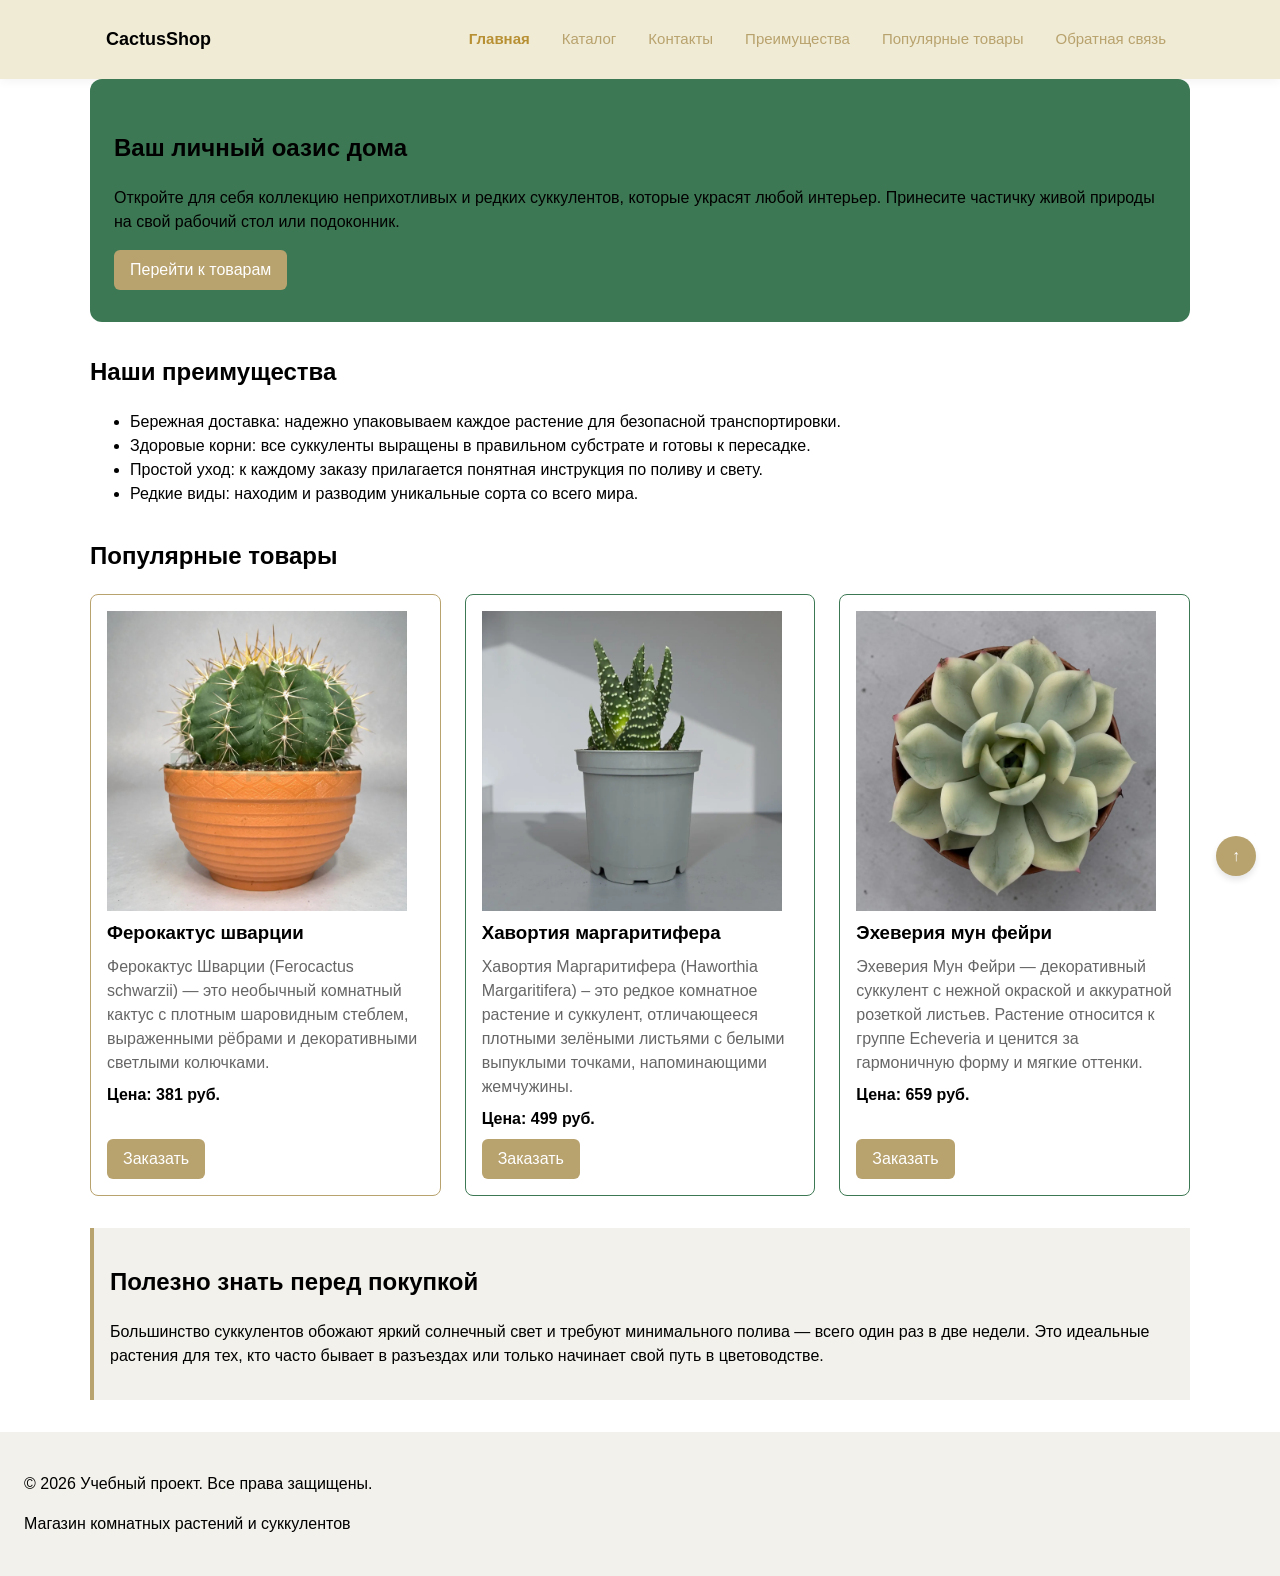
==== commit 7db8c743: "create color web" ====
--- a/index.html
+++ b/index.html
@@ -10,7 +10,7 @@
 <body>
 <header class="site-header">
   <div class="site-header__inner">
-    <a class="site-header__logo" href="index.html">ShopProject</a>
+    <a class="site-header__logo" href="index.html">СactusShop</a>
     <nav class="site-nav" aria-label="Основная навигация">
       <ul class="site-nav__list">
         <li class="site-nav__item"><a class="site-nav__link site-nav__link--active" href="index.html">Главная</a></li>
@@ -18,7 +18,7 @@
         <li class="site-nav__item"><a class="site-nav__link" href="contacts.html">Контакты</a></li>
         <li class="site-nav__item"><a class="site-nav__link" href="index.html#advantages">Преимущества</a></li>
         <li class="site-nav__item"><a class="site-nav__link" href="index.html#popular">Популярные товары</a></li>
-        <li class="site-nav__item"><a class="site-nav__link" href="contacts.html#feedback">Обратная связь</a></li>
+        <li class="site-nav__item"><a class="site-nav__link" href="feedback.html">Обратная связь</a></li>
       </ul>
     </nav>
   </div>
@@ -26,18 +26,19 @@
 
 <main>
   <section class="hero">
-    <h1>Учебный интернет-магазин</h1>
-    <p>Это стартовая страница учебного frontend-проекта. В дальнейшем на её основе будет разработан многостраничный сайт интернет-магазина или каталога услуг.</p>
+    <h1>Ваш личный оазис дома</h1>
+    <p>Откройте для себя коллекцию неприхотливых и редких суккулентов, которые украсят любой интерьер. Принесите частичку живой природы на свой рабочий стол или подоконник.</p>
     <a class="button button--primary" href="#popular">Перейти к товарам</a>
   </section>
 
   <section class="section" id="advantages">
-    <h2>Преимущества проекта</h2>
+    <h2>Наши преимущества</h2>
     <ul class="advantages-list">
-      <li>понятная HTML-структура;</li>
-      <li>семантические blocks страницы;</li>
-      <li>подключение внешнего CSS-файла;</li>
-      <li>подготовка к разработке многостраничного сайта.</li>
+      <li>Бережная доставка: надежно упаковываем каждое растение для безопасной транспортировки.</li>
+      <li>Здоровые корни: все суккуленты выращены в правильном субстрате и готовы к пересадке.</li>
+      <li>Простой уход: к каждому заказу прилагается понятная инструкция по поливу и свету.</li>
+      <li>Редкие виды: находим и разводим уникальные сорта со всего мира.
+      </li>
     </ul>
   </section>
 
@@ -45,37 +46,40 @@
     <h2>Популярные товары</h2>
     <div class="products-grid">
       <article class="product-card product-card--featured">
-        <h3 class="product-card__title">Товар 1</h3>
-        <p class="product-card__description">Краткое описание учебного товара.</p>
-        <p class="product-card__price">Цена: 1000 руб.</p>
+        <img class="product-card__image" src="images/ferocactus.jpg" alt="Ферокактус шварции в горшке" width="300" height="300" loading="lazy">
+        <h3 class="product-card__title">Ферокактус шварции</h3>
+        <p class="product-card__description">Ферокактус Шварции (Ferocactus schwarzii) — это необычный комнатный кактус с плотным шаровидным стеблем, выраженными рёбрами и декоративными светлыми колючками.</p>
+        <p class="product-card__price">Цена: 381 руб.</p>
         <button class="button button--primary product-card__button" type="button" data-product="Товар 1">Заказать</button>
       </article>
 
       <article class="product-card">
-        <h3 class="product-card__title">Товар 2</h3>
-        <p class="product-card__description">Краткое описание учебного товара.</p>
-        <p class="product-card__price">Цена: 1500 руб.</p>
+        <img class="product-card__image" src="images/haworthia.jpg" alt="Хавортия маргаритифера" width="300" height="300" loading="lazy">
+        <h3 class="product-card__title">Хавортия маргаритифера</h3>
+        <p class="product-card__description">Хавортия Маргаритифера (Haworthia Margaritifera) – это редкое комнатное растение и суккулент, отличающееся плотными зелёными листьями с белыми выпуклыми точками, напоминающими жемчужины.</p>
+        <p class="product-card__price">Цена: 499 руб.</p>
         <button class="button button--primary product-card__button" type="button" data-product="Товар 2">Заказать</button>
       </article>
 
       <article class="product-card">
-        <h3 class="product-card__title">Товар 3</h3>
-        <p class="product-card__description">Краткое описание учебного товара.</p>
-        <p class="product-card__price">Цена: 2000 руб.</p>
+        <img class="product-card__image" src="images/echeveria.jpg" alt="Эхеверия мун фейри" width="300" height="300" loading="lazy">
+        <h3 class="product-card__title">Эхеверия мун фейри</h3>
+        <p class="product-card__description">Эхеверия Мун Фейри — декоративный суккулент с нежной окраской и аккуратной розеткой листьев. Растение относится к группе Echeveria и ценится за гармоничную форму и мягкие оттенки.</p>
+        <p class="product-card__price">Цена: 659 руб.</p>
         <button class="button button--primary product-card__button" type="button" data-product="Товар 3">Заказать</button>
       </article>
     </div>
   </section>
 
   <aside class="aside-info">
-    <h2>Информация для студентов</h2>
-    <p>На следующих практических занятиях этот проект будет расширяться: появятся формы, модальное окно, дополнительные страницы, Flex/Grid, БЭМ-структура и адаптивная версия сайта.</p>
+    <h2>Полезно знать перед покупкой</h2>
+    <p>Большинство суккулентов обожают яркий солнечный свет и требуют минимального полива — всего один раз в две недели. Это идеальные растения для тех, кто часто бывает в разъездах или только начинает свой путь в цветоводстве.</p>
   </aside>
 </main>
 
 <footer>
   <p>&copy; 2026 Учебный проект. Все права защищены.</p>
-  <p>Дисциплина: Фронтенд и бэкенд разработка</p>
+  <p>Магазин комнатных растений и суккулентов</p>
 </footer>
 
 <dialog class="order-dialog" id="order-dialog" aria-labelledby="order-dialog-title">
@@ -118,5 +122,7 @@
 </dialog>
 
 <p class="success-message" id="success-message" hidden>Форма успешно отправлена!</p>
+<a class="scroll-top-btn" href="#">↑</a>
+
 </body>
 </html>
--- a/css/style.css
+++ b/css/style.css
@@ -3,17 +3,18 @@
    =============================== */
 :root {
   --color-bg: #ffffff;
-  --color-text: #222222;
+  --color-text: #000000;
   --color-muted: #666666;
-  --color-primary: #0057b8;
-  --color-primary-dark: #003f86;
-  --color-border: #dddddd;
-  --color-surface: #f7f7f7;
-  --color-surface-accent: #eef5ff;
-  --color-danger: #b00020;
-  --color-success: #168a2f;
-  --color-success-bg: #eefaf0;
+  --color-primary: #B8A26D;
+  --color-primary-dark: #B89034;
+  --color-border: #3D7854;
+  --color-surface: #F2F1EB;
+  --color-surface-accent: #3D7854;
+  --color-danger: #631B1E;
+  --color-success: #3D7854;
+  --color-success-bg: #232238;
   --color-white: #ffffff;
+  --color-shapka: #F0EBD5;
 
   --space-xs: 4px;
   --space-sm: 8px;
@@ -34,25 +35,43 @@
 * {
   box-sizing: border-box;
 }
+html {
+  scroll-behavior: smooth;
+  height: 100%; /* Добавляем полную высоту для родительского элемента */
+}
+
 body {
   margin: 0;
   font-family: Arial, sans-serif;
   line-height: 1.5;
   color: var(--color-text);
   background-color: var(--color-bg);
-}
-header,
-main,
+
+  /* Включаем Flexbox на всю высоту экрана */
+  display: flex;
+  flex-direction: column;
+  min-height: 100vh;
+}
+header{
+  background-color: var(--color-surface);
+  flex-grow: 0;   /* Запрещаем шапке растягиваться */
+  flex-shrink: 0; /* Запрещает шапке сжиматься */
+}
+main {
+  flex-grow: 1;
+  flex-shrink: 0;
+}
+
+footer {
+  background-color: var(--color-surface); /* Возвращаем мягкую плашку */
+  margin-top: auto; /* Дополнительная страховка для прижатия к низу */
+}
 footer {
   padding: var(--space-lg);
-}
-header {
-  background-color: var(--color-surface);
-}
-footer {
-  background-color: var(--color-surface);
-}
-
+  background-color: var(--color-surface); /* Возвращаем мягкую плашку */
+  flex-shrink: 0; /* Запрещаем футеру менять размеры */
+  margin-top: auto; /* Дополнительная страховка для прижатия к низу */
+}
 /* ===============================
    3. Общие элементы интерфейса
    =============================== */
@@ -70,14 +89,17 @@
 
 /* Шапка и навигация сайта по БЭМ и Flexbox (ПР №6 и №7) */
 .site-header {
-  background-color: transparent;
+  background-color: var(--color-shapka); /* Наш светло-серый тауп (#B8B4A0) */
+  box-shadow: 0 2px 10px rgba(0, 0, 0, 0.05);   /* Мягкая тень снизу для объема */
+  width: 100%;
 }
 .site-header__inner {
   max-width: var(--container-width);
   margin: 0 auto;
   padding: var(--space-lg) var(--space-md);
   display: flex;
-  flex-direction: column;
+  flex-direction: row;
+  justify-content: space-between;
   align-items: center;
   gap: var(--space-md);
 }
@@ -142,7 +164,8 @@
 /* Сетка карточек товаров (CSS Grid из ПР №6) */
 .products-grid {
   display: grid;
-  grid-template-columns: repeat(3, 1fr);
+  /* Автоматически умещает карточки, делая максимум 2 в ряд */
+  grid-template-columns: repeat(auto-fit, minmax(280px, 1fr));
   gap: var(--space-lg);
 }
 
@@ -195,6 +218,7 @@
 }
 .button--primary:hover {
   background-color: var(--color-primary-dark);
+  color: var(--color-white) !important;
 }
 .button--secondary {
   color: var(--color-primary);
@@ -205,6 +229,20 @@
   color: var(--color-white);
   background-color: var(--color-primary);
 }
+
+/* Перекрашиваем только кнопку «Закрыть» по её уникальному ID */
+#close-order-dialog {
+  color: #000000 !important;              /* Принудительно делаем текст черным */
+  background-color: var(--color-surface); /* Мягкий фон, который не сливается с окном */
+  border: 1px solid var(--color-muted);   /* Аккуратная серая рамка */
+}
+
+/* Эффект при наведении только на кнопку «Закрыть» */
+#close-order-dialog:hover {
+  background-color: var(--color-primary); /* При наведении фон меняется на ваш золотой */
+  color: var(--color-white) !important;   /* А текст становится контрастным белым */
+}
+
 .button:focus-visible {
   outline: 2px solid var(--color-primary);
   outline-offset: 3px;
@@ -344,7 +382,7 @@
   background-color: var(--color-success-bg);
 }
 
-/* Хлебные крошки по БЭМ (ПР №7) */
+
 .breadcrumbs {
   max-width: var(--container-width);
   margin: 0 auto var(--space-md);
@@ -366,3 +404,99 @@
   outline: 2px dashed var(--color-primary);
   outline-offset: 4px;
 }
+
+
+
+/* Блок таблицы характеристик по БЭМ */
+.product-table {
+  width: 100%;
+  border-collapse: collapse;
+  margin-top: var(--space-md);
+  background-color: var(--color-bg);
+}
+.product-table th,
+.product-table td {
+  border: 1px solid var(--color-border);
+  padding: var(--space-sm) var(--space-md);
+  text-align: center;
+}
+.product-table th {
+  background-color: var(--color-surface);
+  font-weight: 700;
+}
+.product-table td:first-child {
+  text-align: left;
+}
+
+
+
+
+
+.scroll-top-btn {
+  position: fixed;
+  bottom: var(--space-lg);
+  right: var(--space-lg);
+  width: 40px;
+  height: 40px;
+  background-color: var(--color-primary);
+  color: var(--color-white);
+  border-radius: 50%;
+  display: flex;
+  justify-content: center;
+  align-items: center;
+  text-decoration: none;
+  font-weight: 700;
+  box-shadow: 0 4px 6px rgba(0, 0, 0, 0.1);
+  z-index: 100;
+}
+.scroll-top-btn:hover {
+  background-color: var(--color-primary-dark);
+  color: var(--color-white);
+}
+
+
+
+
+
+
+
+/* Контейнер для центрирования формы на странице */
+.feedback-container {
+  max-width: 560px; /* Точная ширина как у вашего модального окна */
+  margin: var(--space-lg) auto;
+  padding: var(--space-xl);
+  background-color: var(--color-bg);
+  border: 1px solid var(--color-border);
+  border-radius: var(--radius-lg);
+  box-shadow: 0 4px 20px rgba(0, 0, 0, 0.05); /* Мягкая тень */
+}
+
+/* Отступы для мелкого подсказывающего текста */
+.order-form__help-text {
+  display: block;
+  margin-top: var(--space-xs);
+  color: var(--color-muted);
+  font-size: 13px;
+}
+
+/* Выравнивание чекбокса с текстом согласия */
+.order-form__field--checkbox {
+  display: flex;
+  align-items: center;
+  gap: var(--space-sm);
+  margin-top: var(--space-md);
+}
+
+.order-form__checkbox-label {
+  cursor: pointer;
+  display: flex;
+  align-items: center;
+  gap: 8px;
+}
+
+/* Стилизация кнопки */
+.order-form__actions .button {
+  width: auto;
+  padding: 12px var(--space-xl);
+  font-weight: 600;
+}
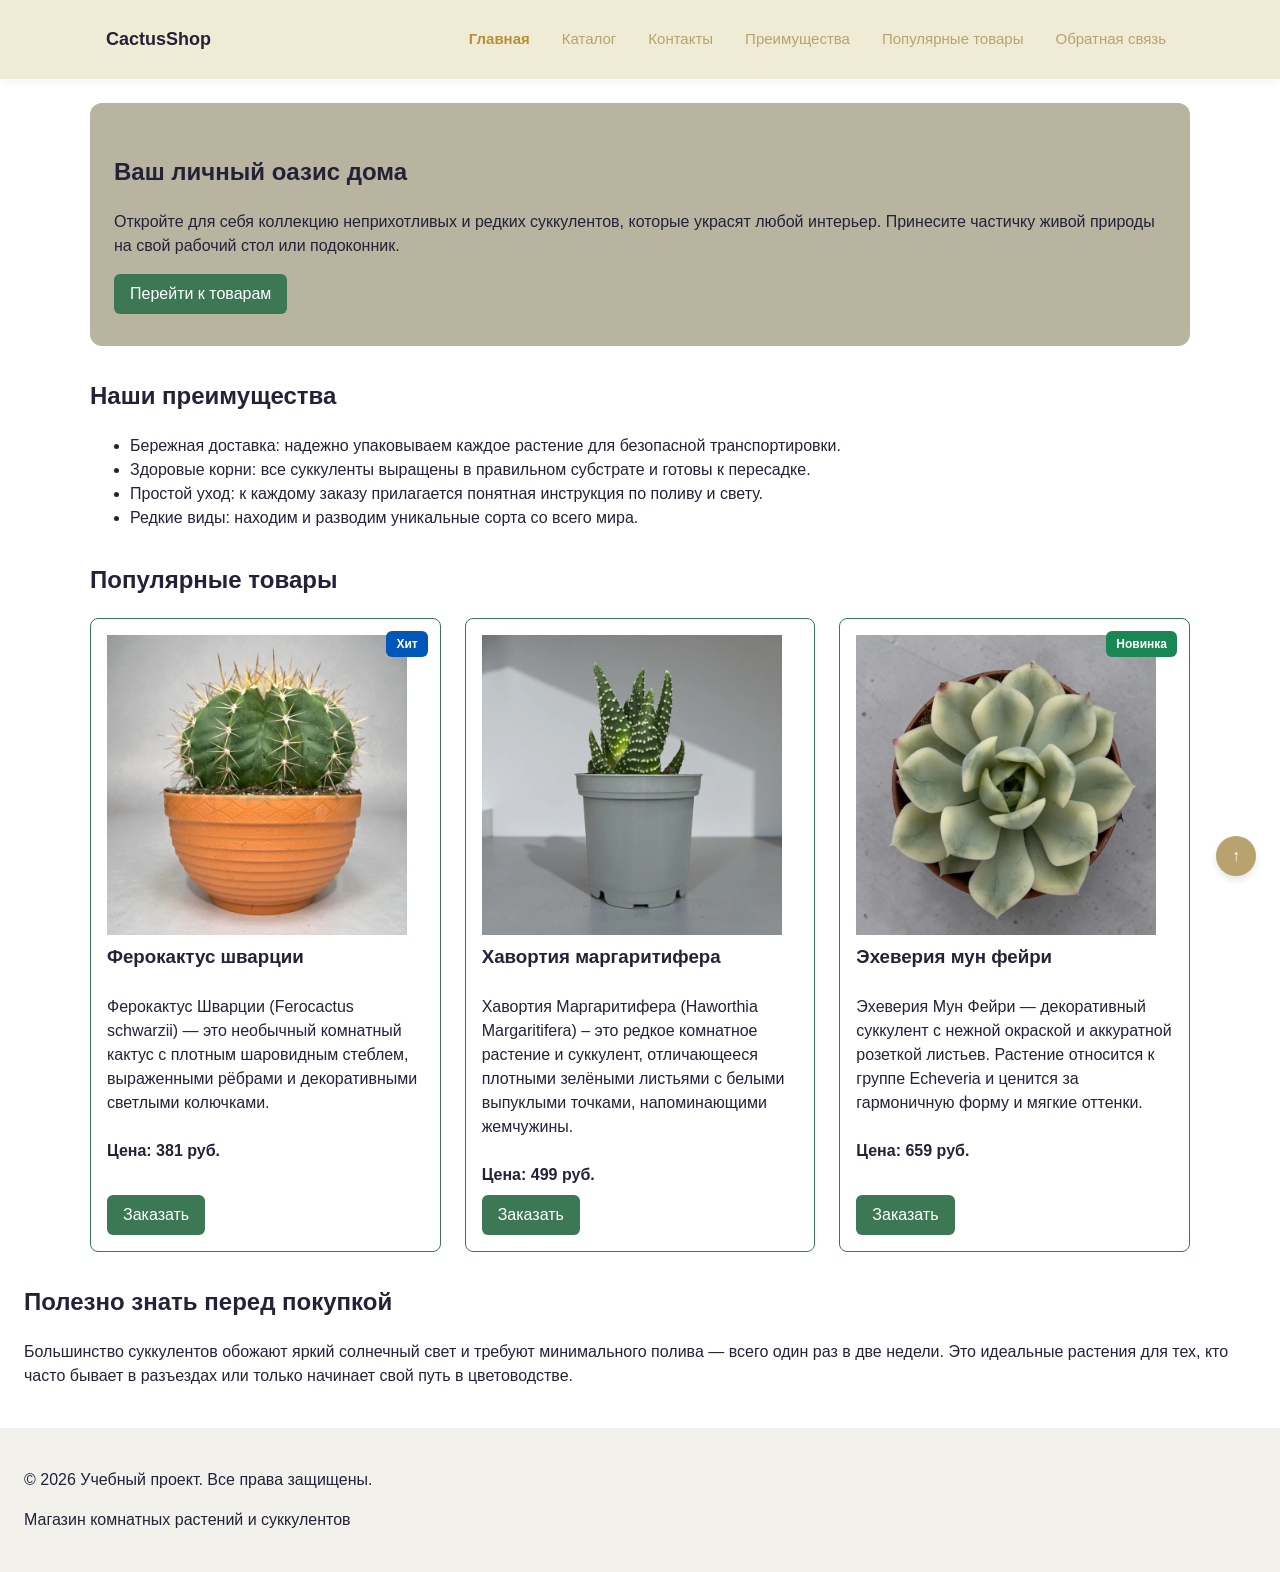
==== commit 9c20ac46: "fix: prepare HTML CSS project for submission" ====
--- a/index.html
+++ b/index.html
@@ -46,6 +46,7 @@
     <h2>Популярные товары</h2>
     <div class="products-grid">
       <article class="product-card product-card--featured">
+        <span class="product-card__badge product-card__badge--hit">Хит</span>
         <img class="product-card__image" src="images/ferocactus.jpg" alt="Ферокактус шварции в горшке" width="300" height="300" loading="lazy">
         <h3 class="product-card__title">Ферокактус шварции</h3>
         <p class="product-card__description">Ферокактус Шварции (Ferocactus schwarzii) — это необычный комнатный кактус с плотным шаровидным стеблем, выраженными рёбрами и декоративными светлыми колючками.</p>
@@ -62,6 +63,7 @@
       </article>
 
       <article class="product-card">
+        <span class="product-card__badge product-card__badge--new">Новинка</span>
         <img class="product-card__image" src="images/echeveria.jpg" alt="Эхеверия мун фейри" width="300" height="300" loading="lazy">
         <h3 class="product-card__title">Эхеверия мун фейри</h3>
         <p class="product-card__description">Эхеверия Мун Фейри — декоративный суккулент с нежной окраской и аккуратной розеткой листьев. Растение относится к группе Echeveria и ценится за гармоничную форму и мягкие оттенки.</p>
--- a/css/style.css
+++ b/css/style.css
@@ -3,16 +3,16 @@
    =============================== */
 :root {
   --color-bg: #ffffff;
-  --color-text: #000000;
+  --color-text: #232238;           /* Мягкий чернильно-синий вместо черного */
   --color-muted: #666666;
   --color-primary: #B8A26D;
   --color-primary-dark: #B89034;
   --color-border: #3D7854;
   --color-surface: #F2F1EB;
-  --color-surface-accent: #3D7854;
+  --color-surface-accent: #B8B4A0; /* Мягкий светло-серый тауп палитры */
   --color-danger: #631B1E;
   --color-success: #3D7854;
-  --color-success-bg: #232238;
+  --color-success-bg: #eefaf0;    /* Исправлено: нежный пастельный фон */
   --color-white: #ffffff;
   --color-shapka: #F0EBD5;
 
@@ -37,41 +37,35 @@
 }
 html {
   scroll-behavior: smooth;
-  height: 100%; /* Добавляем полную высоту для родительского элемента */
-}
-
+  height: 100%;
+}
 body {
   margin: 0;
   font-family: Arial, sans-serif;
   line-height: 1.5;
   color: var(--color-text);
   background-color: var(--color-bg);
-
-  /* Включаем Flexbox на всю высоту экрана */
   display: flex;
   flex-direction: column;
   min-height: 100vh;
 }
-header{
-  background-color: var(--color-surface);
-  flex-grow: 0;   /* Запрещаем шапке растягиваться */
-  flex-shrink: 0; /* Запрещает шапке сжиматься */
+header {
+  background-color: var(--color-surface);
+  flex-grow: 0;
+  flex-shrink: 0;
 }
 main {
   flex-grow: 1;
   flex-shrink: 0;
-}
-
-footer {
-  background-color: var(--color-surface); /* Возвращаем мягкую плашку */
-  margin-top: auto; /* Дополнительная страховка для прижатия к низу */
+  padding: var(--space-lg);
 }
 footer {
   padding: var(--space-lg);
-  background-color: var(--color-surface); /* Возвращаем мягкую плашку */
-  flex-shrink: 0; /* Запрещаем футеру менять размеры */
-  margin-top: auto; /* Дополнительная страховка для прижатия к низу */
-}
+  background-color: var(--color-surface);
+  flex-shrink: 0;
+  margin-top: auto;
+}
+
 /* ===============================
    3. Общие элементы интерфейса
    =============================== */
@@ -87,10 +81,9 @@
   outline-offset: 3px;
 }
 
-/* Шапка и навигация сайта по БЭМ и Flexbox (ПР №6 и №7) */
 .site-header {
-  background-color: var(--color-shapka); /* Наш светло-серый тауп (#B8B4A0) */
-  box-shadow: 0 2px 10px rgba(0, 0, 0, 0.05);   /* Мягкая тень снизу для объема */
+  background-color: var(--color-shapka);
+  box-shadow: 0 2px 10px rgba(0, 0, 0, 0.05);
   width: 100%;
 }
 .site-header__inner {
@@ -134,10 +127,6 @@
   color: var(--color-primary-dark);
   text-decoration: underline;
 }
-.site-nav__link:focus-visible {
-  outline: 2px solid var(--color-primary);
-  outline-offset: 2px;
-}
 .site-nav__link--active {
   color: var(--color-primary-dark);
   font-weight: 700;
@@ -157,19 +146,11 @@
   max-width: var(--container-width);
   margin: 0 auto var(--space-xl);
 }
-.section h2 {
-  margin-top: 0;
-}
-
-/* Сетка карточек товаров (CSS Grid из ПР №6) */
 .products-grid {
   display: grid;
-  /* Автоматически умещает карточки, делая максимум 2 в ряд */
   grid-template-columns: repeat(auto-fit, minmax(280px, 1fr));
   gap: var(--space-lg);
 }
-
-/* Карточка товара (Внутренний Flexbox из ПР №6 + БЭМ из ПР №7) */
 .product-card {
   display: flex;
   flex-direction: column;
@@ -179,19 +160,8 @@
   border-radius: var(--radius-md);
   background-color: var(--color-bg);
 }
-.product-card:hover {
-  border-color: var(--color-primary);
-}
-.product-card--featured {
-  border-color: var(--color-primary);
-}
 .product-card__title {
   margin: 0;
-  color: var(--color-text);
-}
-.product-card__description {
-  margin: 0;
-  color: var(--color-muted);
 }
 .product-card__price {
   margin: 0;
@@ -202,7 +172,6 @@
   align-self: flex-start;
 }
 
-/* Самостоятельный БЭМ-блок кнопки с модификаторами */
 .button {
   display: inline-block;
   padding: var(--space-sm) var(--space-md);
@@ -211,13 +180,14 @@
   font: inherit;
   text-decoration: none;
   cursor: pointer;
+  transition: background-color 0.3s ease, color 0.3s ease;
 }
 .button--primary {
   color: var(--color-white);
-  background-color: var(--color-primary);
+  background-color: var(--color-success);
 }
 .button--primary:hover {
-  background-color: var(--color-primary-dark);
+  background-color: var(--color-danger);
   color: var(--color-white) !important;
 }
 .button--secondary {
@@ -230,33 +200,16 @@
   background-color: var(--color-primary);
 }
 
-/* Перекрашиваем только кнопку «Закрыть» по её уникальному ID */
 #close-order-dialog {
-  color: #000000 !important;              /* Принудительно делаем текст черным */
-  background-color: var(--color-surface); /* Мягкий фон, который не сливается с окном */
-  border: 1px solid var(--color-muted);   /* Аккуратная серая рамка */
-}
-
-/* Эффект при наведении только на кнопку «Закрыть» */
+  color: #000000 !important;
+  background-color: var(--color-surface);
+  border: 1px solid var(--color-muted);
+}
 #close-order-dialog:hover {
-  background-color: var(--color-primary); /* При наведении фон меняется на ваш золотой */
-  color: var(--color-white) !important;   /* А текст становится контрастным белым */
-}
-
-.button:focus-visible {
-  outline: 2px solid var(--color-primary);
-  outline-offset: 3px;
-}
-
-.aside-info {
-  max-width: var(--container-width);
-  margin: 0 auto var(--space-xl);
-  padding: var(--space-md);
-  border-left: 4px solid var(--color-primary);
-  background-color: var(--color-surface);
-}
-
-/* Двухколоночный макет каталога через области CSS Grid (ПР №6) */
+  background-color: var(--color-primary);
+  color: var(--color-white) !important;
+}
+
 .catalog-layout {
   max-width: var(--container-width);
   margin: 0 auto var(--space-xl);
@@ -276,12 +229,7 @@
 .catalog-products {
   grid-area: products;
 }
-.catalog-filters__title,
-.catalog-products__title {
-  margin-top: 0;
-}
-
-/* Форма фильтров по БЭМ с сохранением вашей исходной структуры структуры */
+
 .filters-form {
   display: grid;
   gap: var(--space-md);
@@ -292,26 +240,11 @@
   border: 1px solid var(--color-border);
   border-radius: var(--radius-sm);
 }
-.filters-form__legend {
-  font-weight: 700;
-  padding: 0 var(--space-xs);
-}
-.filters-form__label {
-  display: block;
-  margin-bottom: var(--space-sm);
-  cursor: pointer;
-}
 .filters-form__input[type="number"] {
   width: 100%;
   padding: 8px 10px;
   border: 1px solid var(--color-border);
   border-radius: var(--radius-sm);
-  font: inherit;
-  margin-top: var(--space-xs);
-  margin-bottom: var(--space-sm);
-}
-.filters-form__button {
-  width: 100%;
 }
 
 /* ===============================
@@ -326,16 +259,8 @@
 .order-dialog::backdrop {
   background-color: rgba(0, 0, 0, 0.5);
 }
-.order-dialog__title {
-  margin-top: 0;
-}
-
 .order-form__field {
   margin-bottom: var(--space-md);
-}
-.order-form__label {
-  display: block;
-  margin-bottom: var(--space-xs);
 }
 .order-form__input,
 .order-form__select,
@@ -344,26 +269,6 @@
   padding: 10px 12px;
   border: 1px solid var(--color-border);
   border-radius: var(--radius-sm);
-  font: inherit;
-}
-.order-form__input[type="checkbox"] {
-  width: auto;
-}
-.order-form__field small {
-  display: block;
-  margin-top: var(--space-xs);
-  color: var(--color-muted);
-}
-.order-form__input:hover,
-.order-form__select:hover,
-.order-form__textarea:hover {
-  border-color: var(--color-primary);
-}
-.order-form__input:focus-visible,
-.order-form__select:focus-visible,
-.order-form__textarea:focus-visible {
-  outline: 2px solid var(--color-primary);
-  outline-offset: 3px;
 }
 .order-form__actions {
   display: flex;
@@ -380,8 +285,8 @@
   padding: var(--space-md);
   border-left: 4px solid var(--color-success);
   background-color: var(--color-success-bg);
-}
-
+  color: #232238;
+}
 
 .breadcrumbs {
   max-width: var(--container-width);
@@ -392,22 +297,7 @@
 .breadcrumbs__link {
   color: var(--color-primary);
 }
-.breadcrumbs__current::before {
-  content: " / ";
-  color: var(--color-muted);
-}
-
-html {
-  scroll-behavior: smooth;
-}
-:target {
-  outline: 2px dashed var(--color-primary);
-  outline-offset: 4px;
-}
-
-
-
-/* Блок таблицы характеристик по БЭМ */
+
 .product-table {
   width: 100%;
   border-collapse: collapse;
@@ -422,15 +312,7 @@
 }
 .product-table th {
   background-color: var(--color-surface);
-  font-weight: 700;
-}
-.product-table td:first-child {
-  text-align: left;
-}
-
-
-
-
+}
 
 .scroll-top-btn {
   position: fixed;
@@ -444,59 +326,50 @@
   display: flex;
   justify-content: center;
   align-items: center;
-  text-decoration: none;
-  font-weight: 700;
   box-shadow: 0 4px 6px rgba(0, 0, 0, 0.1);
   z-index: 100;
 }
-.scroll-top-btn:hover {
-  background-color: var(--color-primary-dark);
-  color: var(--color-white);
-}
-
-
-
-
-
-
-
-/* Контейнер для центрирования формы на странице */
+
 .feedback-container {
-  max-width: 560px; /* Точная ширина как у вашего модального окна */
+  max-width: 560px;
   margin: var(--space-lg) auto;
   padding: var(--space-xl);
   background-color: var(--color-bg);
   border: 1px solid var(--color-border);
   border-radius: var(--radius-lg);
-  box-shadow: 0 4px 20px rgba(0, 0, 0, 0.05); /* Мягкая тень */
-}
-
-/* Отступы для мелкого подсказывающего текста */
-.order-form__help-text {
-  display: block;
-  margin-top: var(--space-xs);
-  color: var(--color-muted);
-  font-size: 13px;
-}
-
-/* Выравнивание чекбокса с текстом согласия */
+  box-shadow: 0 4px 20px rgba(0, 0, 0, 0.05);
+}
 .order-form__field--checkbox {
   display: flex;
   align-items: center;
   gap: var(--space-sm);
-  margin-top: var(--space-md);
-}
-
-.order-form__checkbox-label {
-  cursor: pointer;
-  display: flex;
-  align-items: center;
-  gap: 8px;
-}
-
-/* Стилизация кнопки */
-.order-form__actions .button {
-  width: auto;
-  padding: 12px var(--space-xl);
-  font-weight: 600;
-}
+}
+
+
+/* 1. Делаем карточку родителем для абсолютных координат */
+.product-card {
+  position: relative; /* Обязательно! Чтобы бейдж не улетел за пределы карточки */
+}
+
+/* 2. Базовые стили для всех бейджей */
+.product-card__badge {
+  position: absolute;
+  top: 12px;           /* Отступ сверху от края карточки */
+  right: 12px;         /* Отступ справа от края карточки */
+  padding: 4px 10px;   /* Внутренние отступы, чтобы текст не сжимался */
+  font-size: 12px;     /* Делаем шрифт чуть меньше основного */
+  font-weight: bold;   /* Жирный текст */
+  color: var(--color-white); /* Белые буквы */
+  border-radius: var(--radius-sm); /* Округление углов */
+  z-index: 10;         /* Чтобы бейдж всегда был поверх картинки */
+}
+
+/* 3. Цвет для бейджа «Хит» (Синий, как на вашем примере) */
+.product-card__badge--hit {
+  background-color: #0057b8; /* Красивый насыщенный синий цвет */
+}
+
+/* 4. Цвет для бейджа «Новинка» (Зеленый, как на вашем примере) */
+.product-card__badge--new {
+  background-color: #198754; /* Приглушенный зеленый цвет */
+}
